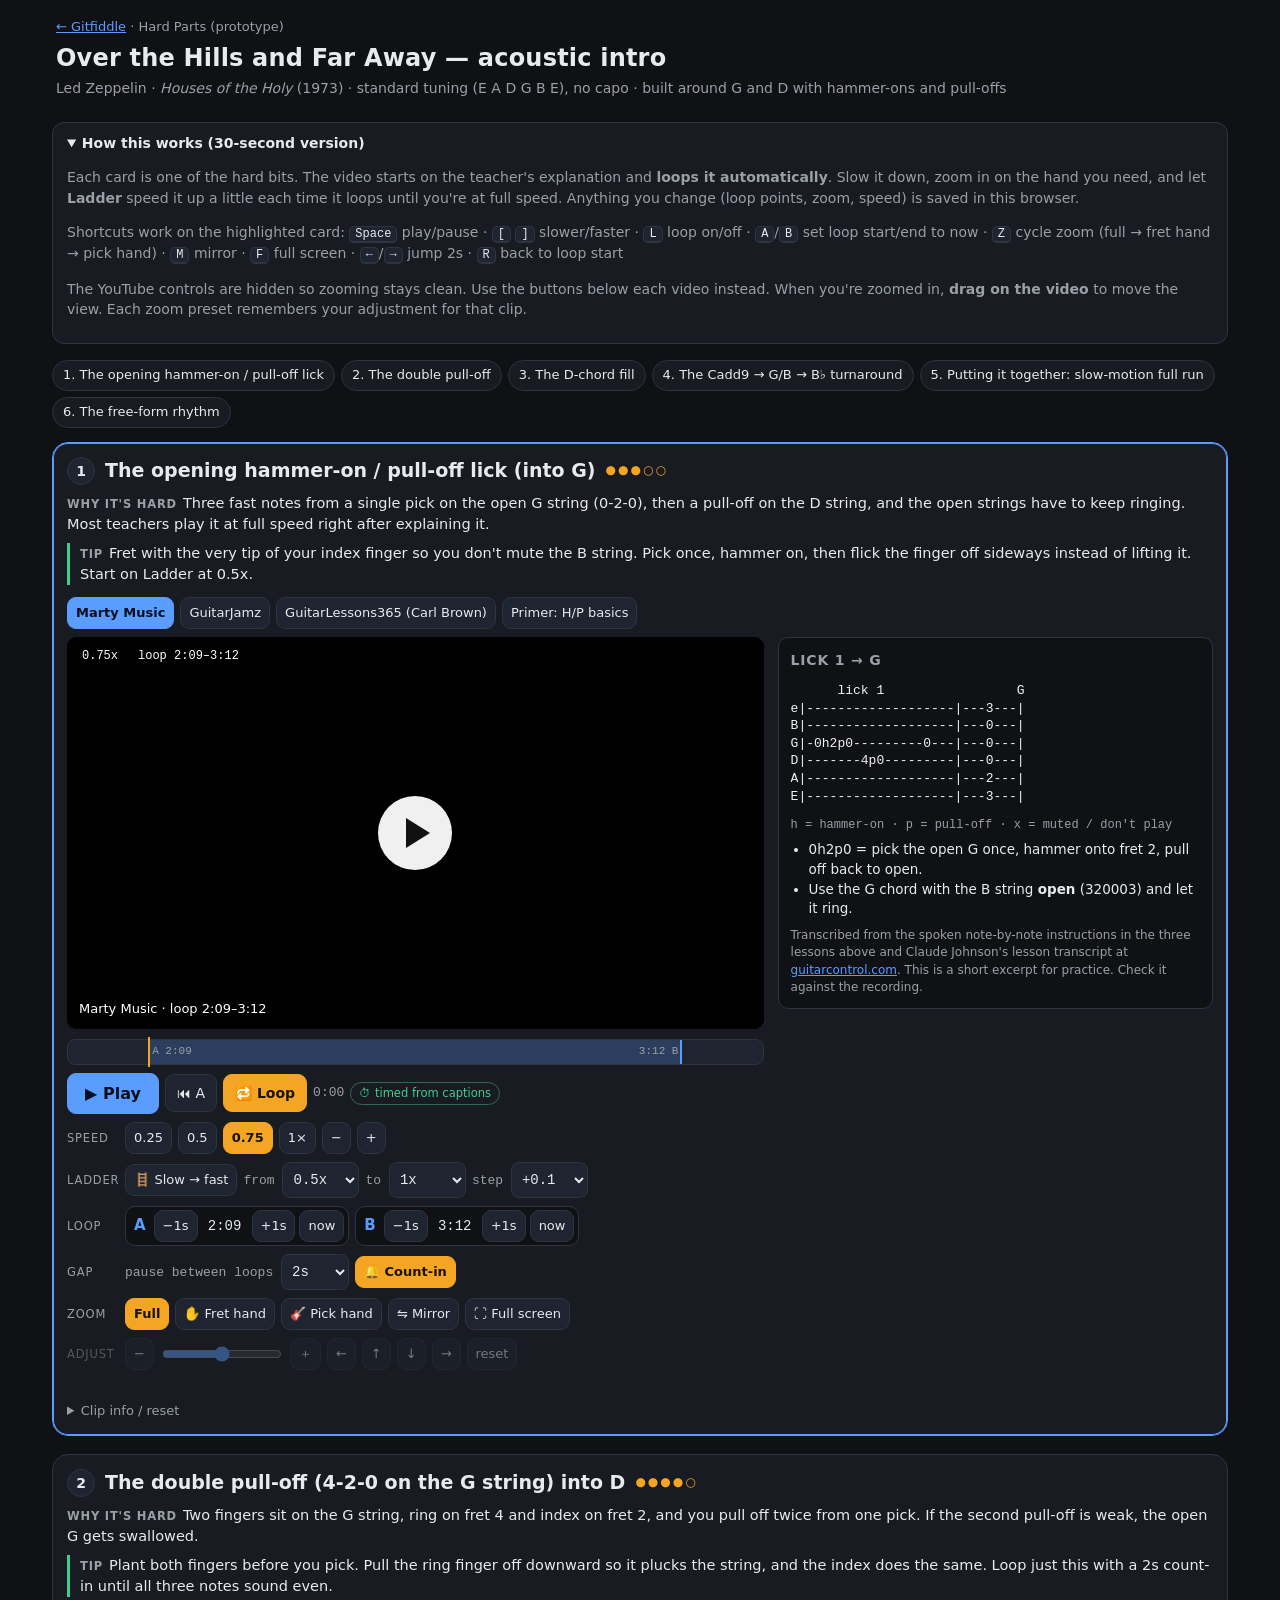
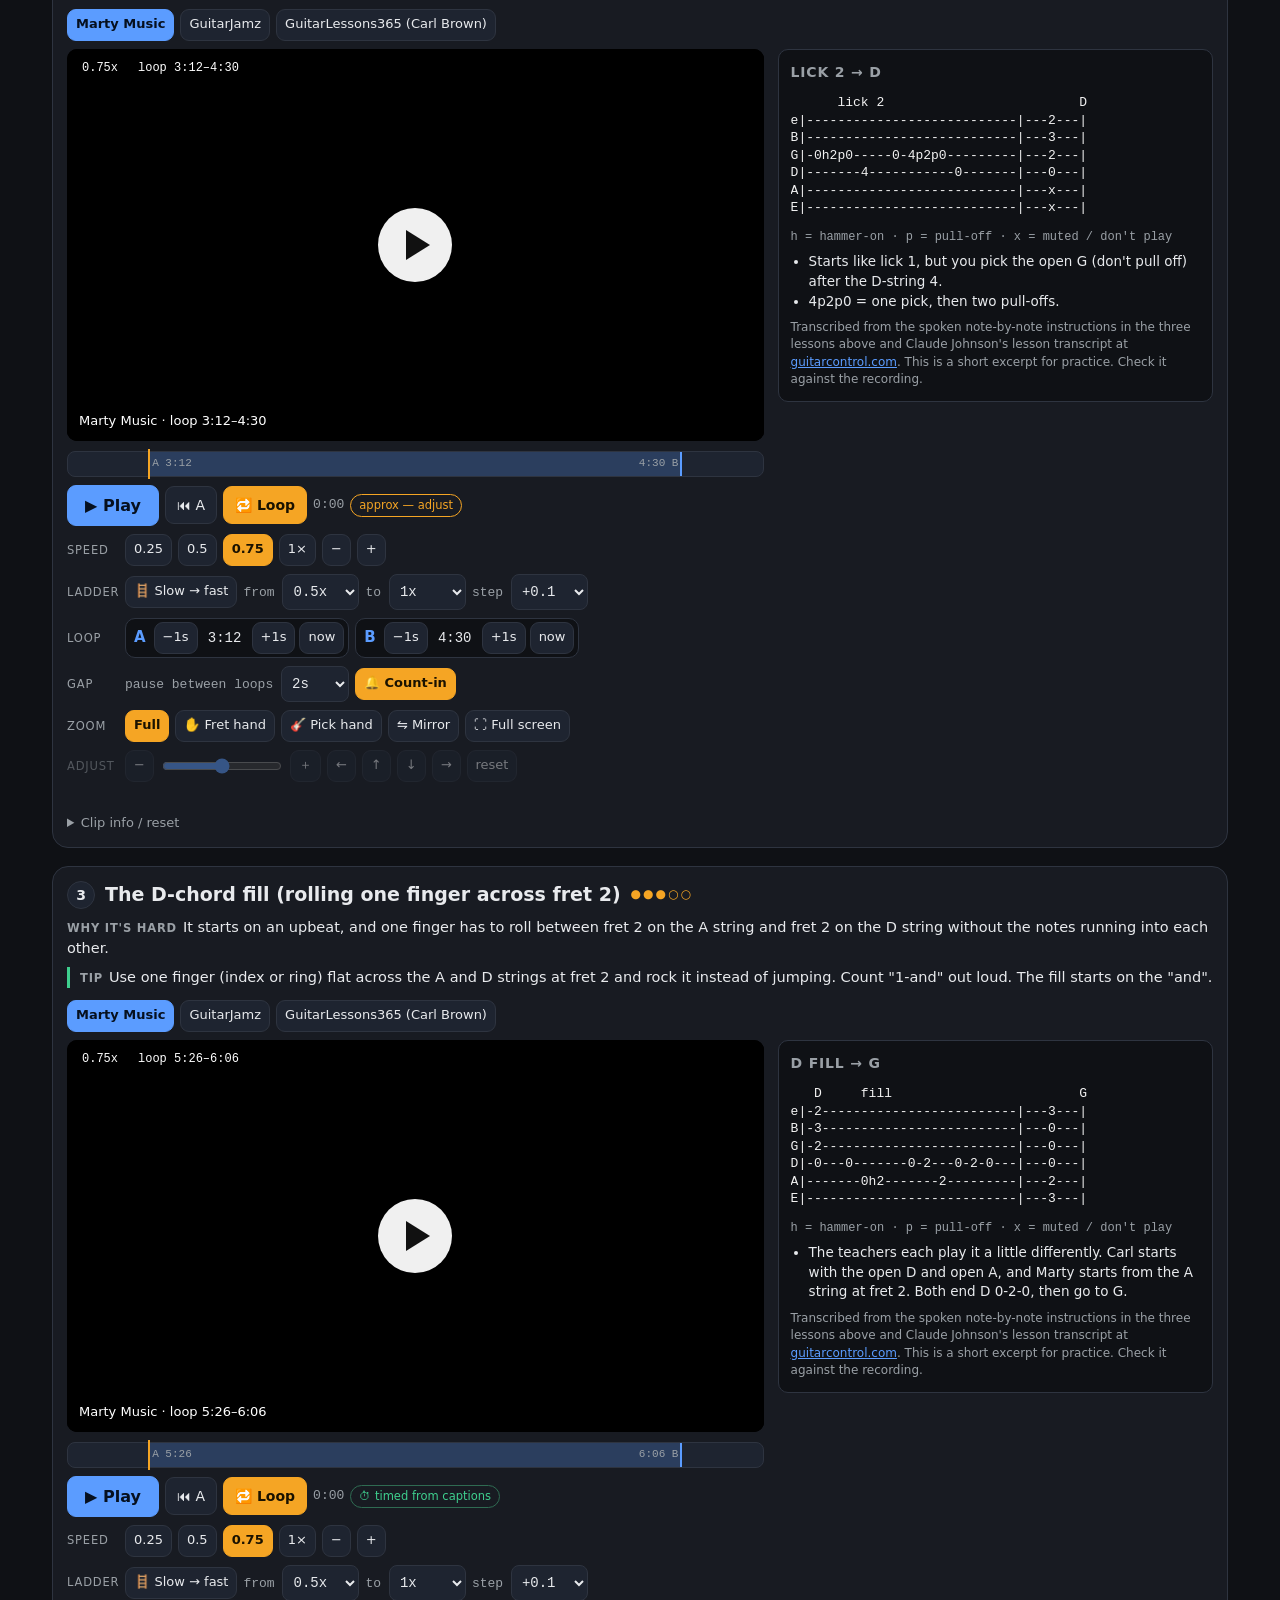
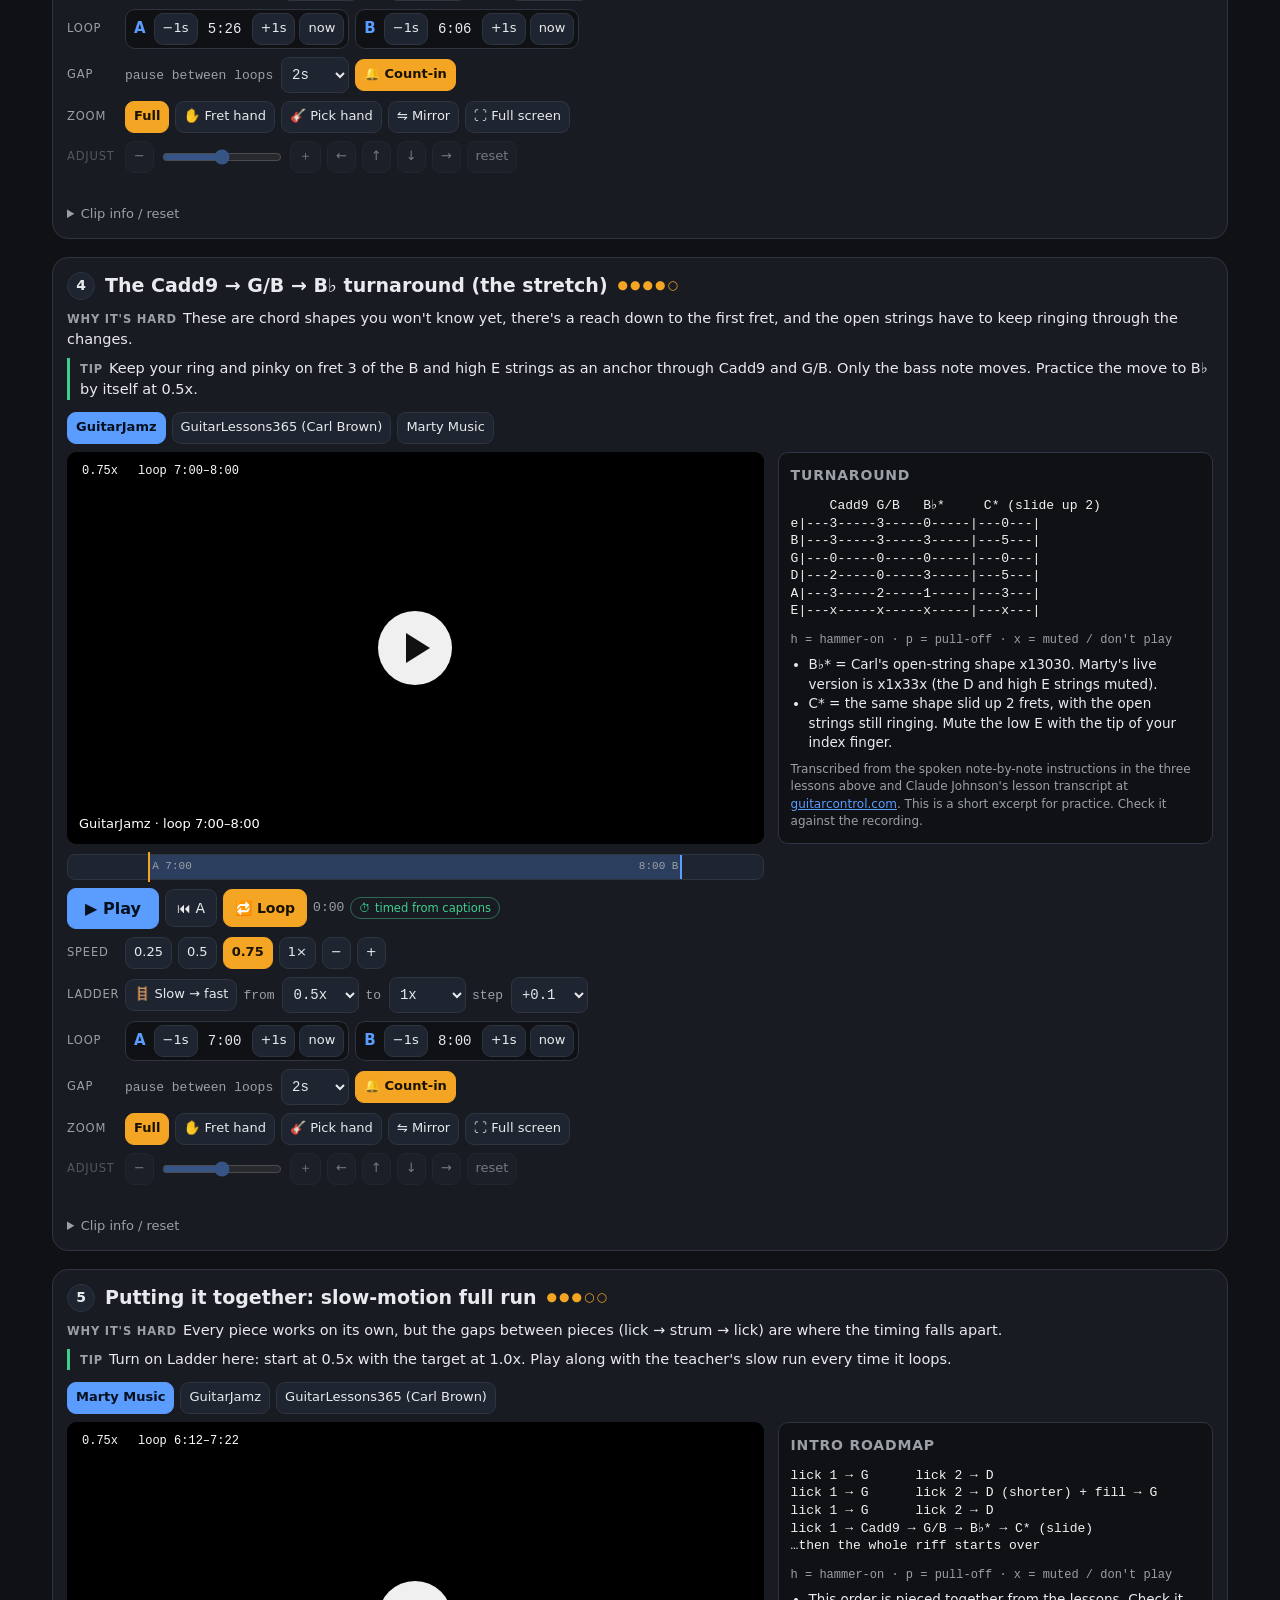
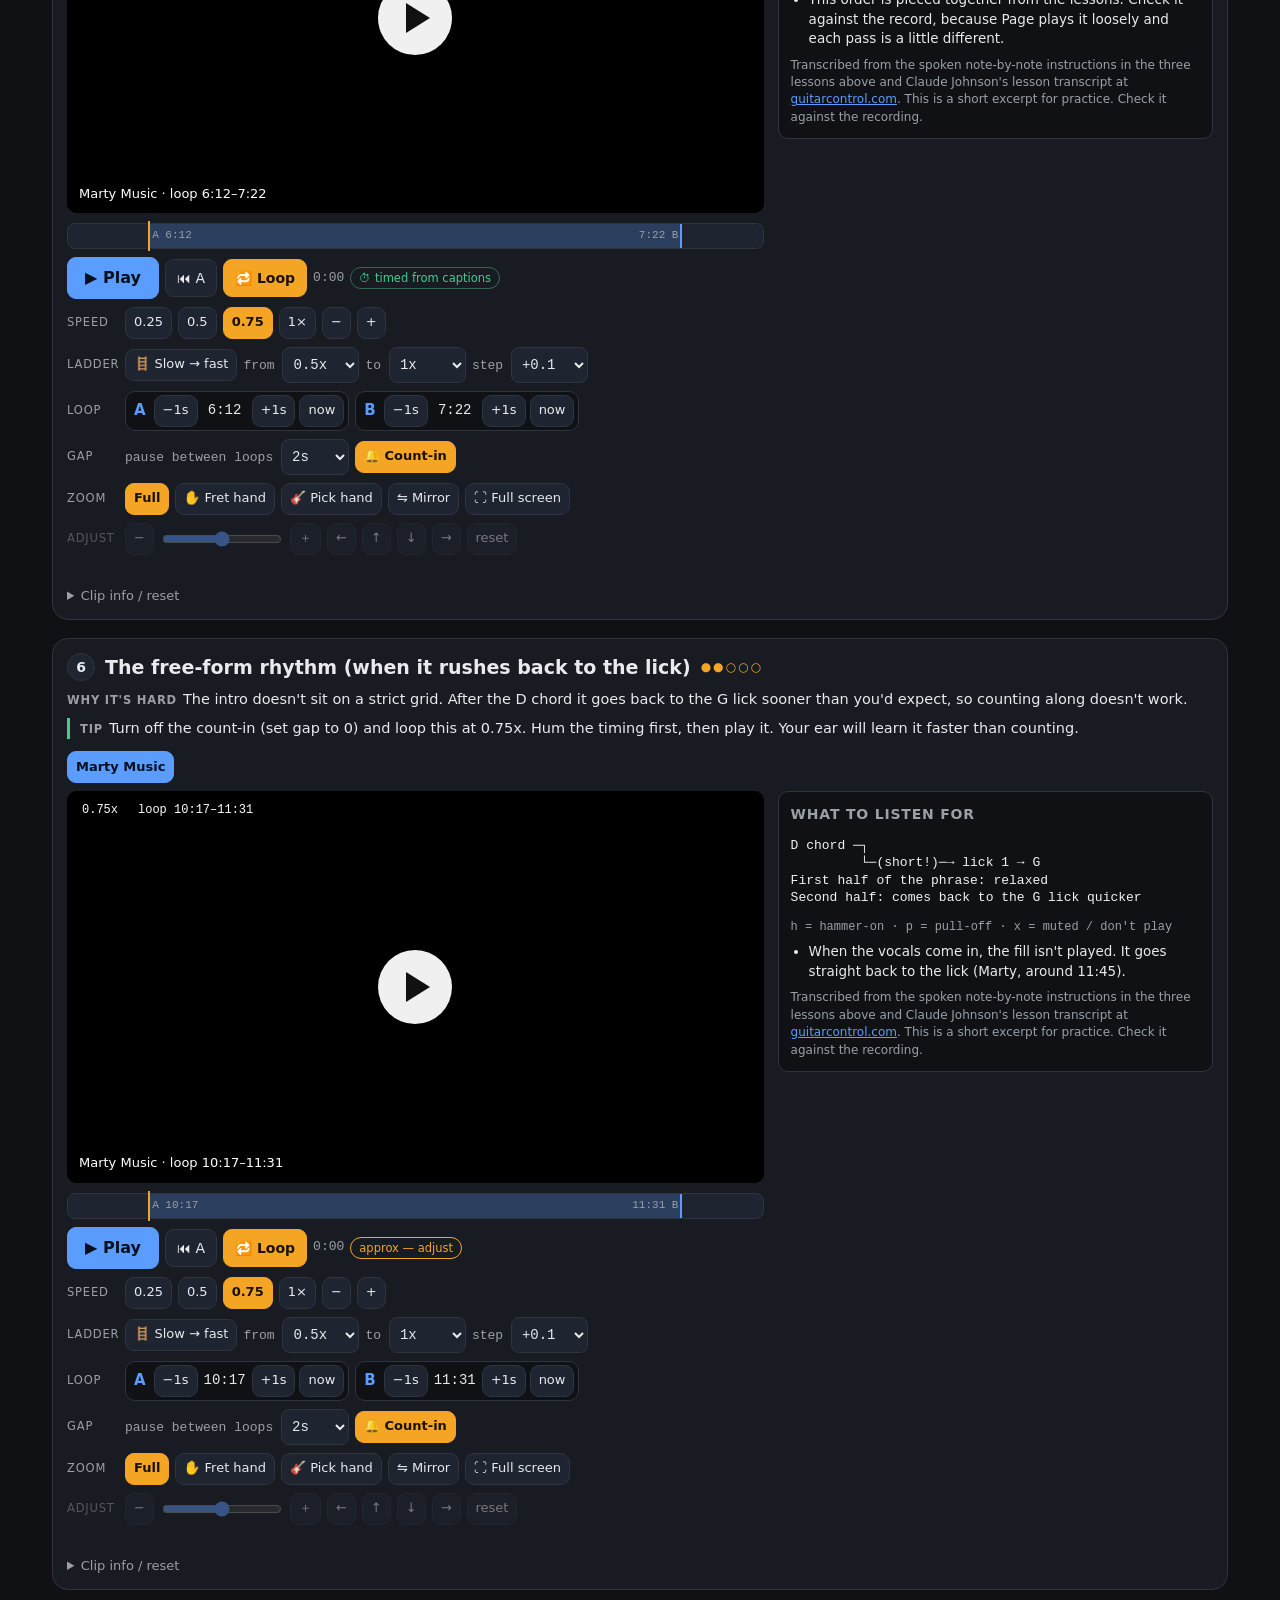
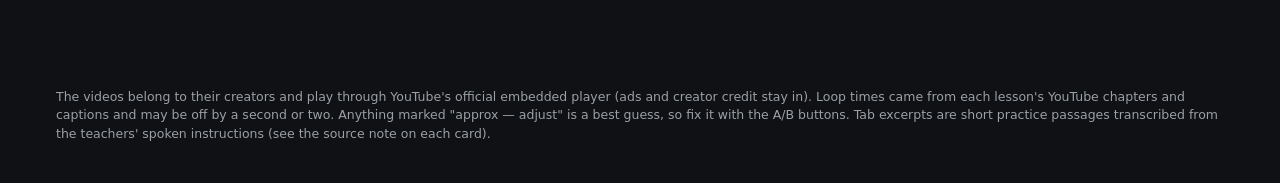
==== over-the-hills.html @ fdd403a6 "Gitfiddle v1" ====
<!DOCTYPE html>
<html lang="en">
<head>
<meta charset="utf-8">
<meta name="viewport" content="width=device-width, initial-scale=1, viewport-fit=cover">
<meta name="referrer" content="strict-origin-when-cross-origin">
<title>Over the Hills and Far Away — Hard Parts · Gitfiddle</title>
<style>
:root{
  --bg:#0f1115; --surface:#181b22; --surface2:#1e2430; --border:#2e3440;
  --text:#e8eaed; --muted:#9aa0a6; --accent:#5b9cff; --warn:#f5a524; --danger:#ff6b6b; --ok:#3ecf8e;
  --radius:12px;
  --mono: ui-monospace, SFMono-Regular, Menlo, Consolas, "Liberation Mono", monospace;
}
*{box-sizing:border-box}
html,body{margin:0;background:var(--bg);color:var(--text);font:15px/1.45 system-ui,-apple-system,"Segoe UI",Roboto,sans-serif;-webkit-text-size-adjust:100%}
a{color:var(--accent)}
header.top{padding:18px 16px 8px;max-width:1200px;margin:0 auto}
header.top .crumb{font-size:13px;color:var(--muted)}
header.top h1{margin:4px 0 2px;font-size:24px;letter-spacing:.2px}
header.top .meta{color:var(--muted);font-size:14px}
main{max-width:1200px;margin:0 auto;padding:8px 12px 80px}
.banner{border:1px solid var(--warn);background:rgba(245,165,36,.08);color:var(--text);border-radius:var(--radius);padding:10px 14px;margin:10px 0;font-size:14px}
.banner code{background:#0008;padding:1px 5px;border-radius:5px}
.howto{background:var(--surface);border:1px solid var(--border);border-radius:var(--radius);padding:10px 14px;margin:8px 0 16px;font-size:14px;color:var(--muted)}
.howto summary{cursor:pointer;color:var(--text);font-weight:600}
.howto kbd,.kbd{font-family:var(--mono);font-size:12px;background:var(--surface2);border:1px solid var(--border);border-bottom-width:2px;border-radius:5px;padding:0 5px;color:var(--text)}
.jump{display:flex;gap:6px;flex-wrap:wrap;margin:6px 0 14px}
.jump a{font-size:13px;text-decoration:none;color:var(--text);background:var(--surface);border:1px solid var(--border);padding:5px 10px;border-radius:999px}
.card{background:var(--surface);border:1px solid var(--border);border-radius:16px;padding:14px;margin:0 0 18px;scroll-margin-top:10px}
.card.active{border-color:var(--accent);box-shadow:0 0 0 1px var(--accent) inset}
.card h2{margin:0;font-size:19px;display:flex;align-items:center;gap:10px;flex-wrap:wrap}
.num{display:inline-grid;place-items:center;width:28px;height:28px;border-radius:50%;background:var(--surface2);border:1px solid var(--border);font-size:14px}
.diff{font-size:12px;color:var(--warn);letter-spacing:2px}
.why,.tip{margin:8px 0 0;font-size:14.5px}
.why b,.tip b{color:var(--muted);font-weight:600;text-transform:uppercase;font-size:11.5px;letter-spacing:.8px;margin-right:6px}
.tip{border-left:3px solid var(--ok);padding-left:10px}
.teachers{display:flex;gap:6px;flex-wrap:wrap;margin:12px 0 8px}
.teachers button{font-size:13px}
.teachers button.on{background:var(--accent);border-color:var(--accent);color:#06101f}
.grid{display:grid;grid-template-columns:minmax(0,1.6fr) minmax(0,1fr);gap:14px;align-items:start}
@media (max-width:860px){.grid{grid-template-columns:1fr}}
/* video stage */
.stageWrap:fullscreen{aspect-ratio:auto;border-radius:0}
.stageWrap{position:relative;width:100%;aspect-ratio:16/9;background:#000;border-radius:10px;overflow:hidden;touch-action:none}
.stage{position:absolute;inset:0;transition:transform .15s}
.stage.mirror{transform:scaleX(-1)}
.zoomer{position:absolute;inset:0;transform-origin:0 0;transition:transform .2s ease}
.zoomer iframe{position:absolute;inset:0;width:100%;height:100%;border:0}
.facade{position:absolute;inset:0;display:grid;place-items:center;background:#000 center/cover no-repeat;cursor:pointer}
.facade::after{content:"";position:absolute;inset:0;background:linear-gradient(transparent 40%,#000c)}
.facade .play{position:relative;z-index:1;width:74px;height:74px;border-radius:50%;background:#fffffff0;display:grid;place-items:center;box-shadow:0 6px 30px #000a}
.facade .play::before{content:"";border-left:24px solid #111;border-top:15px solid transparent;border-bottom:15px solid transparent;margin-left:6px}
.facade .cap{position:absolute;left:12px;bottom:10px;z-index:1;font-size:13px;color:#fff}
.panLayer{position:absolute;inset:0;cursor:grab;display:none;z-index:3}
.panLayer.on{display:block}
.panLayer:active{cursor:grabbing}
.overlay{position:absolute;inset:0;display:none;place-items:center;z-index:4;pointer-events:none;background:#0007}
.overlay.on{display:grid}
.overlay span{font-size:64px;font-weight:800;color:#fff;text-shadow:0 4px 20px #000}
.hud{position:absolute;left:8px;top:8px;z-index:5;display:flex;gap:6px;pointer-events:none}
.hud span{background:#000b;color:#fff;font-size:12px;padding:3px 7px;border-radius:6px;font-family:var(--mono)}
.err{position:absolute;inset:0;z-index:6;display:none;place-items:center;text-align:center;padding:20px;background:#000e;color:#fff;font-size:14px}
.err.on{display:grid}
/* progress */
.bar{position:relative;height:26px;margin:10px 0 4px;background:var(--surface2);border-radius:8px;border:1px solid var(--border);cursor:pointer;user-select:none;touch-action:none}
.bar .range{position:absolute;top:0;bottom:0;background:rgba(91,156,255,.22);border-left:2px solid var(--accent);border-right:2px solid var(--accent)}
.bar .head{position:absolute;top:-3px;bottom:-3px;width:2px;background:var(--warn)}
.bar .lab{position:absolute;top:4px;font-size:11px;color:var(--muted);font-family:var(--mono)}
/* controls */
.row{display:flex;flex-wrap:wrap;gap:6px;align-items:center;margin:8px 0}
.row .lbl{font-size:11.5px;color:var(--muted);text-transform:uppercase;letter-spacing:.8px;min-width:52px}
button,.btn{appearance:none;font:inherit;font-size:14px;color:var(--text);background:var(--surface2);border:1px solid var(--border);border-radius:9px;padding:7px 11px;min-height:38px;cursor:pointer;touch-action:manipulation}
button:hover{border-color:#4a5568}
button.on{background:var(--warn);border-color:var(--warn);color:#1a1200;font-weight:600}
button.big{font-size:16px;padding:8px 16px;min-width:92px;font-weight:600}
button.primary{background:var(--accent);border-color:var(--accent);color:#06101f}
button.sm{min-height:32px;padding:4px 8px;font-size:13px}
.time{font-family:var(--mono);font-size:13px;color:var(--muted)}
.abBox{display:inline-flex;align-items:center;gap:4px;background:var(--bg);border:1px solid var(--border);border-radius:10px;padding:3px 4px}
.abBox .v{font-family:var(--mono);font-size:14px;min-width:46px;text-align:center}
.abBox .k{font-weight:700;color:var(--accent);padding:0 4px}
select,input[type=number]{font:inherit;font-size:14px;color:var(--text);background:var(--surface2);border:1px solid var(--border);border-radius:8px;padding:6px 6px;min-height:36px}
input[type=number]{width:66px}
input[type=range]{accent-color:var(--accent);width:120px}
.badge{font-size:11.5px;padding:2px 8px;border-radius:999px;border:1px solid var(--border);color:var(--muted);font-weight:500}
.badge.cap{border-color:#2f6b52;color:var(--ok)}
.badge.approx{border-color:var(--warn);color:var(--warn)}
.status{font-size:13px;color:var(--muted);min-height:18px}
details.more{margin-top:6px}
details.more summary{cursor:pointer;font-size:13px;color:var(--muted)}
/* tab panel */
.tabPanel{background:var(--bg);border:1px solid var(--border);border-radius:10px;padding:12px}
.tabPanel h3{margin:0 0 6px;font-size:14px;color:var(--muted);text-transform:uppercase;letter-spacing:.8px}
.tabPanel pre{margin:0;font-family:var(--mono);font-size:13px;line-height:1.35;color:#f2f2f2;overflow-x:auto;white-space:pre;padding:6px 0}
.tabPanel .src{font-size:12px;color:var(--muted);margin-top:8px}
.tabPanel ul{margin:6px 0 0;padding-left:18px;font-size:13.5px}
.legend{font-size:12px;color:var(--muted);margin-top:6px;font-family:var(--mono)}
footer{max-width:1200px;margin:0 auto;padding:0 16px 40px;color:var(--muted);font-size:12.5px}
</style>
</head>
<body>
<header class="top">
  <div class="crumb"><a href="index.html">← Gitfiddle</a> · Hard Parts (prototype)</div>
  <h1>Over the Hills and Far Away — acoustic intro</h1>
  <div class="meta">Led Zeppelin · <i>Houses of the Holy</i> (1973) · standard tuning (E A D G B E), no capo · built around G and D with hammer-ons and pull-offs</div>
</header>
<main>
  <div id="fileBanner" class="banner" hidden>
    <b>Heads up:</b> YouTube often won't play embedded videos on a page opened straight from a file (<code>file://</code>), and you'll see "Error 153". Run it from a tiny local server instead:
    <code>cd gitfiddle &amp;&amp; python3 -m http.server 8000</code>, then open <code>http://localhost:8000/over-the-hills.html</code>. Hosting it online works too.
  </div>

  <details class="howto" open>
    <summary>How this works (30-second version)</summary>
    <p>Each card is one of the hard bits. The video starts on the teacher's explanation and <b>loops it automatically</b>. Slow it down, zoom in on the hand you need, and let <b>Ladder</b> speed it up a little each time it loops until you're at full speed. Anything you change (loop points, zoom, speed) is saved in this browser.</p>
    <p>Shortcuts work on the highlighted card: <kbd>Space</kbd> play/pause · <kbd>[</kbd> <kbd>]</kbd> slower/faster · <kbd>L</kbd> loop on/off · <kbd>A</kbd>/<kbd>B</kbd> set loop start/end to now · <kbd>Z</kbd> cycle zoom (full → fret hand → pick hand) · <kbd>M</kbd> mirror · <kbd>F</kbd> full screen · <kbd>←</kbd>/<kbd>→</kbd> jump 2s · <kbd>R</kbd> back to loop start</p>
    <p>The YouTube controls are hidden so zooming stays clean. Use the buttons below each video instead. When you're zoomed in, <b>drag on the video</b> to move the view. Each zoom preset remembers your adjustment for that clip.</p>
  </details>

  <nav class="jump" id="jump"></nav>
  <div id="cards"></div>
</main>
<footer>
  The videos belong to their creators and play through YouTube's official embedded player (ads and creator credit stay in). Loop times came from each lesson's YouTube chapters and captions and may be off by a second or two. Anything marked "approx — adjust" is a best guess, so fix it with the A/B buttons. Tab excerpts are short practice passages transcribed from the teachers' spoken instructions (see the source note on each card).
</footer>

<script>
"use strict";
/* ---------------- DATA ---------------- */
const VIDEOS = {
  VnU_bh0dgNU: { teacher: "Marty Music", title: "Led Zeppelin Over The Hills And Far Away Guitar Lesson + Tutorial PART 1",
    zoom: { fret:{s:2.2,x:0.82,y:0.28}, pick:{s:2.2,x:0.13,y:0.45} } },
  I13VEEkqeLI: { teacher: "GuitarJamz", title: "Led Zeppelin - Over the Hills and Far Away - Acoustic Guitar lesson - How to Play",
    zoom: { fret:{s:2.2,x:0.84,y:0.42}, pick:{s:2.2,x:0.15,y:0.50} } },
  WbkcYKKIh90: { teacher: "GuitarLessons365 (Carl Brown)", title: "Over The Hills And Far Away Guitar Lesson - Led Zeppelin - Famous Riffs",
    zoom: { fret:{s:1.9,x:0.78,y:0.76}, pick:{s:2.0,x:0.20,y:0.22} } }
};
// timing: "captions" = start/end taken from the lesson's YouTube captions/chapters (±2s). "approx" = best guess, adjust.
const PARTS = [
 { id:"lick1", name:"The opening hammer-on / pull-off lick (into G)", diff:3,
   why:"Three fast notes from a single pick on the open G string (0-2-0), then a pull-off on the D string, and the open strings have to keep ringing. Most teachers play it at full speed right after explaining it.",
   tip:"Fret with the very tip of your index finger so you don't mute the B string. Pick once, hammer on, then flick the finger off sideways instead of lifting it. Start on Ladder at 0.5x.",
   clips:[
     {v:"VnU_bh0dgNU", a:129, b:192, t:"captions", note:"Marty explains it note by note (2:09–3:12)"},
     {v:"I13VEEkqeLI", a:119, b:206, t:"captions", note:"Breaks it into hammer-on + pull-off + open G (1:59–3:26)"},
     {v:"WbkcYKKIh90", a:65,  b:123, t:"captions", note:"Carl's version: 'first legato lick' then the G voicing (1:05–2:03)"},
     {v:"I13VEEkqeLI", a:60,  b:119, t:"captions", note:"Primer: what hammer-ons and pull-offs are (1:00–1:59)", label:"Primer: H/P basics"}
   ],
   tabTitle:"Lick 1 → G",
   tab:
"      lick 1                 G\n"+
"e|-------------------|---3---|\n"+
"B|-------------------|---0---|\n"+
"G|-0h2p0---------0---|---0---|\n"+
"D|-------4p0---------|---0---|\n"+
"A|-------------------|---2---|\n"+
"E|-------------------|---3---|",
   notes:["0h2p0 = pick the open G once, hammer onto fret 2, pull off back to open.","Use the G chord with the B string <b>open</b> (320003) and let it ring."]
 },
 { id:"lick2", name:"The double pull-off (4-2-0 on the G string) into D", diff:4,
   why:"Two fingers sit on the G string, ring on fret 4 and index on fret 2, and you pull off twice from one pick. If the second pull-off is weak, the open G gets swallowed.",
   tip:"Plant both fingers before you pick. Pull the ring finger off downward so it plucks the string, and the index does the same. Loop just this with a 2s count-in until all three notes sound even.",
   clips:[
     {v:"VnU_bh0dgNU", a:192, b:270, t:"approx", note:"Marty, 3:12 to about 4:30 (end is a guess)"},
     {v:"I13VEEkqeLI", a:206, b:292, t:"captions", note:"Explained, then played really slow (3:26–4:52)"},
     {v:"WbkcYKKIh90", a:123, b:185, t:"captions", note:"Carl: 'second legato pattern' into D (2:03–3:05)"}
   ],
   tabTitle:"Lick 2 → D",
   tab:
"      lick 2                         D\n"+
"e|---------------------------|---2---|\n"+
"B|---------------------------|---3---|\n"+
"G|-0h2p0-----0-4p2p0---------|---2---|\n"+
"D|-------4-----------0-------|---0---|\n"+
"A|---------------------------|---x---|\n"+
"E|---------------------------|---x---|",
   notes:["Starts like lick 1, but you pick the open G (don't pull off) after the D-string 4.","4p2p0 = one pick, then two pull-offs."]
 },
 { id:"fill", name:"The D-chord fill (rolling one finger across fret 2)", diff:3,
   why:"It starts on an upbeat, and one finger has to roll between fret 2 on the A string and fret 2 on the D string without the notes running into each other.",
   tip:"Use one finger (index or ring) flat across the A and D strings at fret 2 and rock it instead of jumping. Count \"1-and\" out loud. The fill starts on the \"and\".",
   clips:[
     {v:"VnU_bh0dgNU", a:326, b:366, t:"captions", note:"Marty: 'second fret of the A, open D, second fret of the D…' (5:26–6:06)"},
     {v:"I13VEEkqeLI", a:329, b:377, t:"captions", note:"'Roll your finger over to the 2nd fret of the A' + real slow (5:29–6:17)"},
     {v:"WbkcYKKIh90", a:197, b:245, t:"captions", note:"Carl: the fill and the upbeat timing (3:17–4:05)"}
   ],
   tabTitle:"D fill → G",
   tab:
"   D     fill                        G\n"+
"e|-2-------------------------|---3---|\n"+
"B|-3-------------------------|---0---|\n"+
"G|-2-------------------------|---0---|\n"+
"D|-0---0-------0-2---0-2-0---|---0---|\n"+
"A|-------0h2-------2---------|---2---|\n"+
"E|---------------------------|---3---|",
   notes:["The teachers each play it a little differently. Carl starts with the open D and open A, and Marty starts from the A string at fret 2. Both end D 0-2-0, then go to G."]
 },
 { id:"turn", name:"The Cadd9 → G/B → B♭ turnaround (the stretch)", diff:4,
   why:"These are chord shapes you won't know yet, there's a reach down to the first fret, and the open strings have to keep ringing through the changes.",
   tip:"Keep your ring and pinky on fret 3 of the B and high E strings as an anchor through Cadd9 and G/B. Only the bass note moves. Practice the move to B♭ by itself at 0.5x.",
   clips:[
     {v:"I13VEEkqeLI", a:420, b:480, t:"captions", note:"Cadd9 → G/B → stretch to fret 1 (7:00–8:00)"},
     {v:"WbkcYKKIh90", a:280, b:345, t:"captions", note:"Carl: C, then fret 2, then the B♭ shape with open strings (4:40–5:45)"},
     {v:"VnU_bh0dgNU", a:442, b:545, t:"approx", note:"Marty's 'funky B-flat' live voicing (7:22 to about 9:05)"}
   ],
   tabTitle:"Turnaround",
   tab:
"     Cadd9 G/B   B♭*     C* (slide up 2)\n"+
"e|---3-----3-----0-----|---0---|\n"+
"B|---3-----3-----3-----|---5---|\n"+
"G|---0-----0-----0-----|---0---|\n"+
"D|---2-----0-----3-----|---5---|\n"+
"A|---3-----2-----1-----|---3---|\n"+
"E|---x-----x-----x-----|---x---|",
   notes:["B♭* = Carl's open-string shape x13030. Marty's live version is x1x33x (the D and high E strings muted).","C* = the same shape slid up 2 frets, with the open strings still ringing. Mute the low E with the tip of your index finger."]
 },
 { id:"together", name:"Putting it together: slow-motion full run", diff:3,
   why:"Every piece works on its own, but the gaps between pieces (lick → strum → lick) are where the timing falls apart.",
   tip:"Turn on Ladder here: start at 0.5x with the target at 1.0x. Play along with the teacher's slow run every time it loops.",
   clips:[
     {v:"VnU_bh0dgNU", a:372, b:442, t:"captions", note:"Marty: from the top at full speed, then really slow (6:12–7:22, chapter)"},
     {v:"I13VEEkqeLI", a:273, b:329, t:"captions", note:"Slow, even slower, then regular speed (4:33–5:29)"},
     {v:"WbkcYKKIh90", a:379, b:429, t:"captions", note:"Carl plays the whole intro very slowly (6:19–7:09)"}
   ],
   tabTitle:"Intro roadmap",
   tab:
"lick 1 → G      lick 2 → D\n"+
"lick 1 → G      lick 2 → D (shorter) + fill → G\n"+
"lick 1 → G      lick 2 → D\n"+
"lick 1 → Cadd9 → G/B → B♭* → C* (slide)\n"+
"…then the whole riff starts over",
   notes:["This order is pieced together from the lessons. Check it against the record, because Page plays it loosely and each pass is a little different."]
 },
 { id:"rhythm", name:"The free-form rhythm (when it rushes back to the lick)", diff:2,
   why:"The intro doesn't sit on a strict grid. After the D chord it goes back to the G lick sooner than you'd expect, so counting along doesn't work.",
   tip:"Turn off the count-in (set gap to 0) and loop this at 0.75x. Hum the timing first, then play it. Your ear will learn it faster than counting.",
   clips:[
     {v:"VnU_bh0dgNU", a:617, b:691, t:"approx", note:"Marty explains the loose timing (about 10:17–11:31)"}
   ],
   tabTitle:"What to listen for",
   tab:
"D chord ─┐\n"+
"         └─(short!)─→ lick 1 → G\n"+
"First half of the phrase: relaxed\n"+
"Second half: comes back to the G lick quicker",
   notes:["When the vocals come in, the fill isn't played. It goes straight back to the lick (Marty, around 11:45)."]
 }
];
const TAB_SOURCE = 'Transcribed from the spoken note-by-note instructions in the three lessons above and Claude Johnson\'s lesson transcript at <a href="https://guitarcontrol.com/led-zeppelin-acoustic-guitar-lesson/" target="_blank" rel="noopener">guitarcontrol.com</a>. This is a short excerpt for practice. Check it against the recording.';

/* ---------------- UTIL ---------------- */
const $ = (s, r=document) => r.querySelector(s);
const el = (tag, attrs={}, html) => { const e=document.createElement(tag); for (const k in attrs){ if(k==="class") e.className=attrs[k]; else if(k.startsWith("on")) e.addEventListener(k.slice(2), attrs[k]); else e.setAttribute(k, attrs[k]); } if(html!=null) e.innerHTML=html; return e; };
const fmt = s => { s=Math.max(0,s||0); const m=Math.floor(s/60), r=s-m*60; return m+":"+(r<10?"0":"")+r.toFixed(r%1?1:0).replace(/\.0$/,""); };
const clamp = (v,a,b) => Math.min(b,Math.max(a,v));
const r2 = v => Math.round(v*100)/100;
const LS_PREFIX = "gitfiddle.oth.v1.";
const load = k => { try { return JSON.parse(localStorage.getItem(LS_PREFIX+k)); } catch(e){ return null; } };
const save = (k,v) => { try { localStorage.setItem(LS_PREFIX+k, JSON.stringify(v)); } catch(e){} };

let audioCtx = null;
function beep(freq=880, dur=0.07){
  try{
    audioCtx = audioCtx || new (window.AudioContext||window.webkitAudioContext)();
    const o=audioCtx.createOscillator(), g=audioCtx.createGain();
    o.frequency.value=freq; o.type="square"; g.gain.value=0.06;
    o.connect(g); g.connect(audioCtx.destination);
    const t=audioCtx.currentTime; g.gain.setValueAtTime(0.06,t); g.gain.exponentialRampToValueAtTime(0.0001,t+dur);
    o.start(t); o.stop(t+dur+0.02);
  }catch(e){}
}

/* ---------------- YT API ---------------- */
let ytResolve; const ytReady = new Promise(r => ytResolve = r);
window.onYouTubeIframeAPIReady = () => ytResolve();
if (location.protocol === "file:") $("#fileBanner").hidden = false;

/* ---------------- CARD ---------------- */
const cards = [];
let activeCard = null;
function setActive(c){ if(activeCard===c) return; if(activeCard) activeCard.root.classList.remove("active"); activeCard=c; c.root.classList.add("active"); }

class Card {
  constructor(part, idx){
    this.part = part; this.idx = idx; this.clipIdx = 0; this.player = null; this.ready = false;
    this.inGap = false; this.loops = 0; this.gapTimer = null;
    const savedClip = load("clipSel."+part.id); if (savedClip!=null && part.clips[savedClip]) this.clipIdx = savedClip;
    this.build();
    this.selectClip(this.clipIdx, false);
  }
  key(){ const c=this.part.clips[this.clipIdx]; return this.part.id+"."+this.clipIdx+"."+c.v; }
  defaults(){
    const c=this.part.clips[this.clipIdx], z=VIDEOS[c.v].zoom;
    return { a:c.a, b:c.b, rate:0.75, loop:true, gap:2, beep:true, mirror:false,
      ladder:{on:false, start:0.5, target:1, step:0.1},
      zoom:{ mode:"full", fret:{...z.fret}, pick:{...z.pick} } };
  }
  loadState(){
    const d=this.defaults(), s=load(this.key());
    this.s = s ? {...d, ...s, ladder:{...d.ladder, ...(s.ladder||{})}, zoom:{...d.zoom, ...(s.zoom||{}), fret:{...d.zoom.fret, ...((s.zoom||{}).fret||{})}, pick:{...d.zoom.pick, ...((s.zoom||{}).pick||{})}}} : d;
  }
  persist(){ save(this.key(), this.s); }

  build(){
    const p=this.part;
    const r = this.root = el("section", {class:"card", id:"part-"+p.id});
    r.innerHTML = `
      <h2><span class="num">${this.idx+1}</span>${p.name} <span class="diff" title="difficulty">${"●".repeat(p.diff)}${"○".repeat(5-p.diff)}</span></h2>
      <p class="why"><b>Why it's hard</b>${p.why}</p>
      <p class="tip"><b>Tip</b>${p.tip}</p>
      <div class="teachers"></div>
      <div class="grid">
        <div class="vidCol">
          <div class="stageWrap">
            <div class="stage"><div class="zoomer"><div class="facade"><div class="play"></div><div class="cap"></div></div></div></div>
            <div class="panLayer" title="Drag to move the view · tap to play/pause"></div>
            <div class="overlay"><span></span></div>
            <div class="hud"><span class="hRate">0.75x</span><span class="hLoop">loop</span></div>
            <div class="err"><div><div class="errMsg"></div><p><a class="ytLink" target="_blank" rel="noopener">Open on YouTube at this spot ↗</a></p></div></div>
          </div>
          <div class="bar"><div class="range"></div><div class="head"></div><span class="lab lA"></span><span class="lab lB"></span></div>
          <div class="row">
            <button class="big primary bPlay">▶ Play</button>
            <button class="bRestart" title="Back to loop start (R)">⏮ A</button>
            <button class="bLoop" title="Loop on/off (L)">🔁 Loop</button>
            <span class="time tNow">0:00</span>
            <span class="badge tBadge"></span>
          </div>
          <div class="row"><span class="lbl">Speed</span>
            <button class="sm sp" data-r="0.25">0.25</button><button class="sm sp" data-r="0.5">0.5</button><button class="sm sp" data-r="0.75">0.75</button><button class="sm sp" data-r="1">1×</button>
            <button class="sm bSlower" title="Slower ([)">−</button><button class="sm bFaster" title="Faster (])">+</button>
          </div>
          <div class="row"><span class="lbl">Ladder</span>
            <button class="sm bLadder" title="Speeds up by the step each loop until it hits the target">🪜 Slow → fast</button>
            <label class="time">from <select class="lStart"></select></label>
            <label class="time">to <select class="lTarget"></select></label>
            <label class="time">step <select class="lStep"><option value="0.05">+0.05</option><option value="0.1">+0.1</option><option value="0.25">+0.25</option></select></label>
          </div>
          <div class="row"><span class="lbl">Loop</span>
            <span class="abBox"><span class="k">A</span><button class="sm" data-ab="a" data-d="-1">−1s</button><span class="v vA"></span><button class="sm" data-ab="a" data-d="1">+1s</button><button class="sm" data-set="a" title="Set A to now (A)">now</button></span>
            <span class="abBox"><span class="k">B</span><button class="sm" data-ab="b" data-d="-1">−1s</button><span class="v vB"></span><button class="sm" data-ab="b" data-d="1">+1s</button><button class="sm" data-set="b" title="Set B to now (B)">now</button></span>
          </div>
          <div class="row"><span class="lbl">Gap</span>
            <label class="time">pause between loops <select class="gap"><option value="0">none</option><option value="1">1s</option><option value="2">2s</option><option value="3">3s</option><option value="4">4s</option></select></label>
            <button class="sm bBeep" title="Count-in clicks during the gap">🔔 Count-in</button>
          </div>
          <div class="row"><span class="lbl">Zoom</span>
            <button class="sm zm" data-z="full">Full</button><button class="sm zm" data-z="fret">✋ Fret hand</button><button class="sm zm" data-z="pick">🎸 Pick hand</button>
            <button class="sm bMirror" title="Mirror (M), like watching yourself in a mirror">⇋ Mirror</button>
            <button class="sm bFs" title="Fullscreen (F), keeps zoom and loop">⛶ Full screen</button>
          </div>
          <div class="row zoomTune"><span class="lbl">Adjust</span>
            <button class="sm" data-zs="-0.2">−</button><input type="range" class="zRange" min="1" max="4" step="0.05"><button class="sm" data-zs="0.2">＋</button>
            <button class="sm" data-pan="-1,0">←</button><button class="sm" data-pan="0,-1">↑</button><button class="sm" data-pan="0,1">↓</button><button class="sm" data-pan="1,0">→</button>
            <button class="sm bZReset" title="Reset this preset">reset</button>
          </div>
          <div class="status"></div>
          <details class="more"><summary>Clip info / reset</summary>
            <p class="time cInfo"></p>
            <button class="sm bResetAll">Reset this clip to the default loop</button>
          </details>
        </div>
        <aside class="tabPanel">
          <h3>${p.tabTitle}</h3>
          <pre>${p.tab}</pre>
          <div class="legend">h = hammer-on · p = pull-off · x = muted / don't play</div>
          <ul>${p.notes.map(n=>"<li>"+n+"</li>").join("")}</ul>
          <div class="src">${TAB_SOURCE}</div>
        </aside>
      </div>`;
    const q = s => $(s, r);
    this.q = q;
    // teacher tabs
    const tWrap = q(".teachers");
    p.clips.forEach((c,i) => {
      const b = el("button", {class:"sm", onclick:()=>{ this.selectClip(i, true); }}, (c.label || VIDEOS[c.v].teacher));
      tWrap.appendChild(b);
    });
    // ladder selects
    const rates=[0.25,0.3,0.4,0.5,0.6,0.7,0.75,0.8,0.9,1,1.25,1.5];
    for (const sel of [q(".lStart"), q(".lTarget")]) rates.forEach(v => sel.appendChild(el("option",{value:v}, v+"x")));
    // events
    r.addEventListener("pointerdown", ()=>setActive(this));
    r.addEventListener("focusin", ()=>setActive(this));
    q(".facade").addEventListener("click", ()=>{ this.wantPlay=true; this.createPlayer(); });
    q(".bPlay").onclick = ()=> this.togglePlay();
    q(".bRestart").onclick = ()=> this.toA(true);
    q(".bLoop").onclick = ()=> { this.s.loop=!this.s.loop; this.persist(); this.refresh(); };
    r.querySelectorAll(".sp").forEach(b => b.onclick = ()=> { this.stopLadder(); this.setRate(+b.dataset.r); });
    q(".bSlower").onclick = ()=> this.stepRate(-1);
    q(".bFaster").onclick = ()=> this.stepRate(1);
    q(".bLadder").onclick = ()=> this.toggleLadder();
    q(".lStart").onchange = e => { this.s.ladder.start=+e.target.value; this.persist(); };
    q(".lTarget").onchange = e => { this.s.ladder.target=+e.target.value; this.persist(); };
    q(".lStep").onchange = e => { this.s.ladder.step=+e.target.value; this.persist(); };
    r.querySelectorAll("[data-ab]").forEach(b => b.onclick = ()=> this.nudgeAB(b.dataset.ab, +b.dataset.d));
    r.querySelectorAll("[data-set]").forEach(b => b.onclick = ()=> this.setABNow(b.dataset.set));
    q(".gap").onchange = e => { this.s.gap=+e.target.value; this.persist(); };
    q(".bBeep").onclick = ()=> { this.s.beep=!this.s.beep; this.persist(); this.refresh(); };
    r.querySelectorAll(".zm").forEach(b => b.onclick = ()=> { this.s.zoom.mode=b.dataset.z; this.persist(); this.applyZoom(); this.refresh(); });
    q(".bMirror").onclick = ()=> { this.s.mirror=!this.s.mirror; this.persist(); this.applyZoom(); this.refresh(); };
    r.querySelectorAll("[data-zs]").forEach(b => b.onclick = ()=> this.adjustZoom(+b.dataset.zs, 0, 0));
    q(".zRange").oninput = e => { const z=this.curPreset(); if(!z) return; z.s=+e.target.value; this.persist(); this.applyZoom(); };
    r.querySelectorAll("[data-pan]").forEach(b => b.onclick = ()=> { const [dx,dy]=b.dataset.pan.split(",").map(Number); this.adjustZoom(0, dx*0.03, dy*0.03); });
    q(".bZReset").onclick = ()=> { const m=this.s.zoom.mode; if(m==="full") return; this.s.zoom[m] = {...VIDEOS[this.part.clips[this.clipIdx].v].zoom[m]}; this.persist(); this.applyZoom(); this.refresh(); };
    q(".bResetAll").onclick = ()=> { localStorage.removeItem(LS_PREFIX+this.key()); this.loadState(); this.applyZoom(); this.refresh(); if(this.ready){ this.player.setPlaybackRate(this.s.rate); this.toA(false);} };
    const fsOk = !!(document.fullscreenEnabled || document.webkitFullscreenEnabled);
    if (!fsOk) q(".bFs").style.display="none";
    q(".bFs").onclick = ()=> this.toggleFs();
    this.setupBar();
    this.setupPan();
  }

  toggleFs(){
    const w=this.q(".stageWrap");
    const cur=document.fullscreenElement||document.webkitFullscreenElement;
    if (cur) (document.exitFullscreen||document.webkitExitFullscreen).call(document);
    else (w.requestFullscreen||w.webkitRequestFullscreen).call(w);
  }
  selectClip(i, userAction){
    this.clipIdx = i; save("clipSel."+this.part.id, i);
    this.destroyPlayer();
    this.loadState(); this.loops=0;
    const c=this.part.clips[i], v=VIDEOS[c.v];
    this.root.querySelectorAll(".teachers button").forEach((b,j)=>b.classList.toggle("on", j===i));
    const fac = this.q(".facade");
    fac.style.backgroundImage = `url(https://i.ytimg.com/vi/${c.v}/hqdefault.jpg)`;
    this.q(".cap").textContent = `${v.teacher} · loop ${fmt(this.s.a)}–${fmt(this.s.b)}`;
    this.q(".cInfo").innerHTML = `<b>${v.title}</b> by ${v.teacher}<br>${c.note}<br>Default loop ${fmt(c.a)}–${fmt(c.b)} · ${c.t==="captions"?"timed from the lesson's YouTube captions/chapters (±2s)":"approximate, so adjust it with the A/B buttons"}<br><a href="https://www.youtube.com/watch?v=${c.v}&t=${c.a}s" target="_blank" rel="noopener">Open on YouTube ↗</a>`;
    const badge=this.q(".tBadge"); badge.className="badge tBadge "+(c.t==="captions"?"cap":"approx"); badge.textContent = c.t==="captions" ? "⏱ timed from captions" : "approx — adjust";
    this.applyZoom(); this.refresh();
    if (userAction) { this.wantPlay=true; this.createPlayer(); }
  }

  destroyPlayer(){
    clearTimeout(this.gapTimer); this.inGap=false; this.q(".overlay").classList.remove("on");
    if (this.player){ try{ this.player.destroy(); }catch(e){} this.player=null; }
    this.ready=false;
    const z=this.q(".zoomer"); z.querySelectorAll("iframe,.ytHost").forEach(n=>n.remove());
    this.q(".facade").style.display=""; this.q(".err").classList.remove("on");
  }

  async createPlayer(){
    if (this.player) return;
    setActive(this);
    this.q(".facade").style.display="none";
    this.status("Loading video…");
    await ytReady;
    const c=this.part.clips[this.clipIdx];
    // Build the iframe ourselves so the referrer policy is set (YouTube needs a referrer or it shows error 153).
    const ifr = document.createElement("iframe");
    const origin = location.protocol.startsWith("http") ? "&origin="+encodeURIComponent(location.origin) : "";
    ifr.src = `https://www.youtube.com/embed/${c.v}?enablejsapi=1&playsinline=1&controls=0&disablekb=1&fs=0&rel=0&modestbranding=1&iv_load_policy=3&start=${Math.floor(this.s.a)}${origin}`;
    ifr.setAttribute("allow","autoplay; encrypted-media; picture-in-picture; fullscreen");
    ifr.setAttribute("referrerpolicy","strict-origin-when-cross-origin");
    ifr.setAttribute("title", VIDEOS[c.v].title);
    this.q(".zoomer").appendChild(ifr);
    this.player = new YT.Player(ifr, { events:{
      onReady: ()=>{ this.ready=true; this.player.setPlaybackRate(this.s.rate); this.player.seekTo(this.s.a,true);
                     if (this.wantPlay){ this.pauseOthers(); this.player.playVideo(); } this.status(""); this.refresh(); },
      onStateChange: e => { if (e.data===YT.PlayerState.PLAYING){ this.pauseOthers(); } this.refresh(); },
      onPlaybackRateChange: e => { this.refresh(); },
      onError: e => { const m={2:"Invalid video id.",5:"This video can't play in the HTML5 player.",100:"The video was removed or made private.",101:"The owner doesn't allow embedding.",150:"The owner doesn't allow embedding.",153:"YouTube rejected the embed because the page has no referrer. Open this page from http://localhost or a website instead of file://."}[e.data] || ("Player error "+e.data);
                      this.q(".errMsg").textContent=m; this.q(".ytLink").href=`https://www.youtube.com/watch?v=${c.v}&t=${Math.floor(this.s.a)}s`; this.q(".err").classList.add("on"); }
    }});
  }
  pauseOthers(){ for (const c of cards) if (c!==this && c.ready && c.player.getPlayerState && c.player.getPlayerState()===1){ c.player.pauseVideo(); } }
  status(t){ this.q(".status").textContent=t; }
  now(){ return (this.ready && this.player.getCurrentTime) ? this.player.getCurrentTime() : this.s.a; }
  playing(){ return this.ready && this.player.getPlayerState && this.player.getPlayerState()===1; }

  togglePlay(){
    setActive(this);
    if (!this.player){ this.wantPlay=true; this.createPlayer(); return; }
    if (!this.ready) return;
    if (this.inGap){ this.cancelGap(); return; }
    if (this.playing()) this.player.pauseVideo();
    else { const t=this.now(); if (this.s.loop && (t<this.s.a-0.5 || t>=this.s.b-0.1)) this.player.seekTo(this.s.a,true); this.player.playVideo(); }
  }
  toA(play){ if(!this.ready){ this.wantPlay=!!play; this.createPlayer(); return; } this.cancelGap(); this.player.seekTo(this.s.a,true); if(play) this.player.playVideo(); this.refresh(); }
  cancelGap(){ clearTimeout(this.gapTimer); this.inGap=false; this.q(".overlay").classList.remove("on"); }

  setRate(r, quiet){
    r = clamp(r2(r), 0.25, 2); this.s.rate=r; this.persist();
    if (this.ready){ this.player.setPlaybackRate(r);
      setTimeout(()=>{ if(!this.ready) return; const got=this.player.getPlaybackRate(); if (Math.abs(got-r)>0.01 && !quiet) this.status(`YouTube rounded ${r}x to ${got}x (this video only allows certain speeds)`); else if(!quiet) this.status(""); this.refresh(); }, 350); }
    this.refresh();
  }
  availRates(){ try{ const a=this.player.getAvailablePlaybackRates(); if (a && a.length) return a; }catch(e){} return [0.25,0.5,0.75,1,1.25,1.5,1.75,2]; }
  stepRate(dir){
    this.stopLadder();
    const cur = this.ready ? this.player.getPlaybackRate() : this.s.rate;
    const av = this.availRates();
    const fine = av.length > 8; // custom speeds supported
    let next;
    if (fine) next = cur + dir*0.05;
    else { const c = av.filter(v => dir>0 ? v>cur+0.001 : v<cur-0.001); next = c.length ? (dir>0?Math.min(...c):Math.max(...c)) : cur; }
    this.setRate(next);
  }
  ladderNext(){
    const L=this.s.ladder, cur=this.ready?this.player.getPlaybackRate():this.s.rate;
    if (cur >= L.target-0.001) return cur;
    let want = Math.min(L.target, r2(cur + L.step));
    const av=this.availRates();
    if (av.length<=8 && !av.some(v=>Math.abs(v-want)<0.001)){ const c=av.filter(v=>v>cur+0.001 && v<=L.target+0.001); want = c.length?Math.min(...c):cur; }
    return want;
  }
  toggleLadder(){
    const L=this.s.ladder; L.on=!L.on;
    if (L.on){ if (L.target<=L.start) L.target = Math.min(1.5, r2(L.start+0.5)); this.s.loop=true; this.loops=0; this.setRate(L.start, true); this.toA(true); this.status(`Ladder: ${L.start}x → ${L.target}x, +${L.step} each loop`); }
    else this.status("");
    this.persist(); this.refresh();
  }
  stopLadder(){ if (this.s.ladder.on){ this.s.ladder.on=false; this.persist(); this.refresh(); } }

  nudgeAB(which, d){
    const dur = this.ready && this.player.getDuration ? this.player.getDuration() : 99999;
    if (which==="a") this.s.a = clamp(r2(this.s.a+d), 0, this.s.b-1);
    else this.s.b = clamp(r2(this.s.b+d), this.s.a+1, dur||99999);
    this.persist(); this.refresh();
    if (which==="a" && this.ready && !this.playing()) this.player.seekTo(this.s.a,true);
  }
  setABNow(which){
    if (!this.ready){ this.status("Start the video first"); return; }
    const t = r2(this.now());
    if (which==="a"){ this.s.a = Math.min(t, this.s.b-1); } else { this.s.b = Math.max(t, this.s.a+1); }
    this.persist(); this.refresh(); this.status(`${which.toUpperCase()} set to ${fmt(t)}`);
  }

  // called by global ticker
  tick(){
    if (!this.ready) return;
    const t=this.now();
    this.q(".tNow").textContent = fmt(t)+" / loop "+fmt(this.s.a)+"–"+fmt(this.s.b);
    this.drawBar(t);
    if (this.s.loop && this.playing() && !this.inGap && t >= this.s.b) this.loopEnd();
  }
  loopEnd(){
    this.loops++;
    let msg = `Loop ${this.loops}`;
    if (this.s.ladder.on){ const nr=this.ladderNext(); if (nr!==this.s.rate){ this.setRate(nr, true); } msg += ` · ${r2(nr)}x → ${this.s.ladder.target}x`; if (nr>=this.s.ladder.target-0.001) msg+=" ✓ at target"; }
    this.status(msg);
    const gap = this.s.gap;
    if (gap>0){
      this.inGap=true; this.player.pauseVideo(); this.player.seekTo(this.s.a,true);
      const ov=this.q(".overlay"), sp=$("span",ov); ov.classList.add("on");
      let n=gap;
      const step=()=>{
        if (!this.inGap) return;
        if (n<=0){ ov.classList.remove("on"); this.inGap=false; this.player.playVideo(); return; }
        sp.textContent = n; if (this.s.beep) beep(n===1?1320:880);
        n--; this.gapTimer=setTimeout(step, 1000);
      };
      step();
    } else this.player.seekTo(this.s.a,true);
  }

  setupBar(){
    const bar=this.q(".bar");
    const seekFromEvt = e => { if(!this.ready) return; const r=bar.getBoundingClientRect(); const [lo,hi]=this.barRange(); const t=lo+(hi-lo)*clamp((e.clientX-r.left)/r.width,0,1); this.cancelGap(); this.player.seekTo(t,true); };
    bar.addEventListener("pointerdown", e=>{ bar.setPointerCapture(e.pointerId); seekFromEvt(e); bar._drag=true; });
    bar.addEventListener("pointermove", e=>{ if(bar._drag) seekFromEvt(e); });
    bar.addEventListener("pointerup", ()=>{ bar._drag=false; });
  }
  barRange(){ const pad=Math.max(5,(this.s.b-this.s.a)*0.15); return [Math.max(0,this.s.a-pad), this.s.b+pad]; }
  drawBar(t){
    const [lo,hi]=this.barRange(), w=hi-lo, P=v=>clamp((v-lo)/w*100,0,100)+"%";
    const rg=this.q(".range"); rg.style.left=P(this.s.a); rg.style.width=((this.s.b-this.s.a)/w*100)+"%";
    this.q(".head").style.left=P(t==null?this.s.a:t);
    const la=this.q(".lA"), lb=this.q(".lB"); la.textContent="A "+fmt(this.s.a); la.style.left="calc("+P(this.s.a)+" + 4px)";
    lb.textContent=fmt(this.s.b)+" B"; lb.style.right="calc("+(100-parseFloat(P(this.s.b)))+"% + 4px)"; lb.style.left="auto";
    const narrow = (this.s.b-this.s.a)/w < 0.35; la.style.display = lb.style.display = narrow ? "none" : "";
  }

  curPreset(){ const m=this.s.zoom.mode; return m==="full"?null:this.s.zoom[m]; }
  adjustZoom(ds, dx, dy){
    if (this.s.zoom.mode==="full"){ this.s.zoom.mode="fret"; }
    const z=this.curPreset(); z.s=clamp(r2(z.s+ds),1,4); z.x=clamp(z.x+(this.s.mirror?-dx:dx),0,1); z.y=clamp(z.y+dy,0,1);
    this.persist(); this.applyZoom(); this.refresh();
  }
  applyZoom(){
    const z=this.curPreset(), zm=this.q(".zoomer");
    if (!z){ zm.style.transform=""; }
    else { const S=z.s; const tx=clamp((0.5-z.x*S)*100,(1-S)*100,0), ty=clamp((0.5-z.y*S)*100,(1-S)*100,0);
           zm.style.transform=`translate(${tx}%,${ty}%) scale(${S})`; }
    this.q(".stage").classList.toggle("mirror", !!this.s.mirror);
    this.q(".panLayer").classList.toggle("on", !!z && !!this.player);
  }
  setupPan(){
    const pl=this.q(".panLayer"); let st=null;
    pl.addEventListener("pointerdown", e=>{ const z=this.curPreset(); if(!z) return; pl.setPointerCapture(e.pointerId); st={x:e.clientX,y:e.clientY,zx:z.x,zy:z.y,moved:false}; this.q(".zoomer").style.transition="none"; });
    pl.addEventListener("pointermove", e=>{ if(!st) return; const z=this.curPreset(), r=pl.getBoundingClientRect(); let dx=(e.clientX-st.x)/(r.width*z.s), dy=(e.clientY-st.y)/(r.height*z.s); if(Math.abs(e.clientX-st.x)+Math.abs(e.clientY-st.y)>6) st.moved=true; if(this.s.mirror) dx=-dx; z.x=clamp(st.zx-dx,0,1); z.y=clamp(st.zy-dy,0,1); this.applyZoom(); });
    const end=()=>{ if(!st) return; this.q(".zoomer").style.transition=""; if(!st.moved) this.togglePlay(); else this.persist(); st=null; };
    pl.addEventListener("pointerup", end); pl.addEventListener("pointercancel", end);
  }

  refresh(){
    const s=this.s, q=this.q;
    const playing=this.playing();
    q(".bPlay").textContent = this.inGap ? "■ Skip gap" : (playing ? "❚❚ Pause" : "▶ Play");
    q(".bLoop").classList.toggle("on", s.loop);
    const actual = this.ready ? this.player.getPlaybackRate() : s.rate;
    this.root.querySelectorAll(".sp").forEach(b=>b.classList.toggle("on", Math.abs(+b.dataset.r-actual)<0.001));
    q(".hRate").textContent = r2(actual)+"x";
    q(".hLoop").textContent = s.loop ? ("loop "+fmt(s.a)+"–"+fmt(s.b)) : "loop off";
    q(".bLadder").classList.toggle("on", s.ladder.on);
    q(".lStart").value = String(s.ladder.start); q(".lTarget").value=String(s.ladder.target); q(".lStep").value=String(s.ladder.step);
    q(".vA").textContent=fmt(s.a); q(".vB").textContent=fmt(s.b);
    q(".gap").value=String(s.gap);
    q(".bBeep").classList.toggle("on", s.beep);
    this.root.querySelectorAll(".zm").forEach(b=>b.classList.toggle("on", b.dataset.z===s.zoom.mode));
    q(".bMirror").classList.toggle("on", s.mirror);
    const z=this.curPreset(); q(".zoomTune").style.opacity = z?1:0.45; if (z) q(".zRange").value=z.s;
    q(".panLayer").classList.toggle("on", !!z && !!this.player);
    this.drawBar(this.ready?this.now():null);
  }
}

/* ---------------- INIT ---------------- */
const jump=$("#jump"), wrap=$("#cards");
PARTS.forEach((p,i)=>{ const c=new Card(p,i); cards.push(c); wrap.appendChild(c.root); jump.appendChild(el("a",{href:"#part-"+p.id}, (i+1)+". "+p.name.split(" (")[0])); });
setActive(cards[0]);
setInterval(()=>{ for(const c of cards) c.tick(); }, 50);

document.addEventListener("keydown", e=>{
  if (e.target.closest && e.target.closest("input,select,textarea")) return;
  if (e.metaKey||e.ctrlKey||e.altKey) return;
  const c=activeCard; if(!c) return;
  const k=e.key;
  const map = {
    " ":()=>c.togglePlay(), "[":()=>c.stepRate(-1), "]":()=>c.stepRate(1),
    "l":()=>{ c.s.loop=!c.s.loop; c.persist(); c.refresh(); },
    "a":()=>c.setABNow("a"), "b":()=>c.setABNow("b"), "r":()=>c.toA(true), "f":()=>c.toggleFs(),
    "m":()=>{ c.s.mirror=!c.s.mirror; c.persist(); c.applyZoom(); c.refresh(); },
    "z":()=>{ const o=["full","fret","pick"]; c.s.zoom.mode=o[(o.indexOf(c.s.zoom.mode)+1)%3]; c.persist(); c.applyZoom(); c.refresh(); },
    "ArrowLeft":()=>{ if(c.ready){ c.cancelGap(); c.player.seekTo(Math.max(0,c.now()-2),true);} },
    "ArrowRight":()=>{ if(c.ready){ c.cancelGap(); c.player.seekTo(c.now()+2,true);} }
  };
  const f = map[k.length===1?k.toLowerCase():k];
  if (f){ e.preventDefault(); f(); }
});
</script>
<script src="https://www.youtube.com/iframe_api"></script>
</body>
</html>
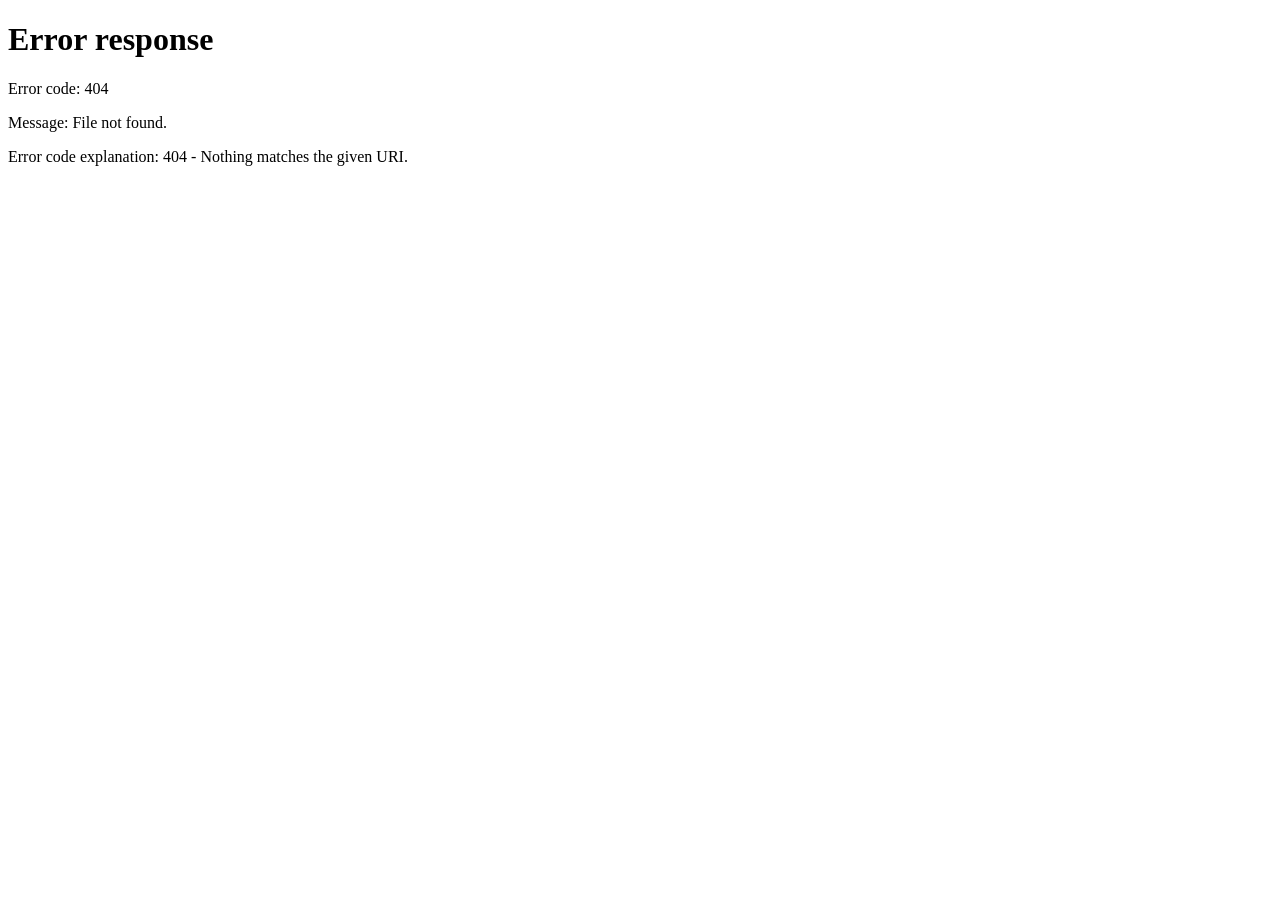
==== commit cfb45c5b: "Gitfiddle v2: home page" ====
--- a/over-the-hills.html
+++ b/over-the-hills.html
@@ -1,646 +1,9 @@
 <!DOCTYPE html>
-<html lang="en">
-<head>
-<meta charset="utf-8">
-<meta name="viewport" content="width=device-width, initial-scale=1, viewport-fit=cover">
-<meta name="referrer" content="strict-origin-when-cross-origin">
-<title>Over the Hills and Far Away — Hard Parts · Gitfiddle</title>
-<style>
-:root{
-  --bg:#0f1115; --surface:#181b22; --surface2:#1e2430; --border:#2e3440;
-  --text:#e8eaed; --muted:#9aa0a6; --accent:#5b9cff; --warn:#f5a524; --danger:#ff6b6b; --ok:#3ecf8e;
-  --radius:12px;
-  --mono: ui-monospace, SFMono-Regular, Menlo, Consolas, "Liberation Mono", monospace;
-}
-*{box-sizing:border-box}
-html,body{margin:0;background:var(--bg);color:var(--text);font:15px/1.45 system-ui,-apple-system,"Segoe UI",Roboto,sans-serif;-webkit-text-size-adjust:100%}
-a{color:var(--accent)}
-header.top{padding:18px 16px 8px;max-width:1200px;margin:0 auto}
-header.top .crumb{font-size:13px;color:var(--muted)}
-header.top h1{margin:4px 0 2px;font-size:24px;letter-spacing:.2px}
-header.top .meta{color:var(--muted);font-size:14px}
-main{max-width:1200px;margin:0 auto;padding:8px 12px 80px}
-.banner{border:1px solid var(--warn);background:rgba(245,165,36,.08);color:var(--text);border-radius:var(--radius);padding:10px 14px;margin:10px 0;font-size:14px}
-.banner code{background:#0008;padding:1px 5px;border-radius:5px}
-.howto{background:var(--surface);border:1px solid var(--border);border-radius:var(--radius);padding:10px 14px;margin:8px 0 16px;font-size:14px;color:var(--muted)}
-.howto summary{cursor:pointer;color:var(--text);font-weight:600}
-.howto kbd,.kbd{font-family:var(--mono);font-size:12px;background:var(--surface2);border:1px solid var(--border);border-bottom-width:2px;border-radius:5px;padding:0 5px;color:var(--text)}
-.jump{display:flex;gap:6px;flex-wrap:wrap;margin:6px 0 14px}
-.jump a{font-size:13px;text-decoration:none;color:var(--text);background:var(--surface);border:1px solid var(--border);padding:5px 10px;border-radius:999px}
-.card{background:var(--surface);border:1px solid var(--border);border-radius:16px;padding:14px;margin:0 0 18px;scroll-margin-top:10px}
-.card.active{border-color:var(--accent);box-shadow:0 0 0 1px var(--accent) inset}
-.card h2{margin:0;font-size:19px;display:flex;align-items:center;gap:10px;flex-wrap:wrap}
-.num{display:inline-grid;place-items:center;width:28px;height:28px;border-radius:50%;background:var(--surface2);border:1px solid var(--border);font-size:14px}
-.diff{font-size:12px;color:var(--warn);letter-spacing:2px}
-.why,.tip{margin:8px 0 0;font-size:14.5px}
-.why b,.tip b{color:var(--muted);font-weight:600;text-transform:uppercase;font-size:11.5px;letter-spacing:.8px;margin-right:6px}
-.tip{border-left:3px solid var(--ok);padding-left:10px}
-.teachers{display:flex;gap:6px;flex-wrap:wrap;margin:12px 0 8px}
-.teachers button{font-size:13px}
-.teachers button.on{background:var(--accent);border-color:var(--accent);color:#06101f}
-.grid{display:grid;grid-template-columns:minmax(0,1.6fr) minmax(0,1fr);gap:14px;align-items:start}
-@media (max-width:860px){.grid{grid-template-columns:1fr}}
-/* video stage */
-.stageWrap:fullscreen{aspect-ratio:auto;border-radius:0}
-.stageWrap{position:relative;width:100%;aspect-ratio:16/9;background:#000;border-radius:10px;overflow:hidden;touch-action:none}
-.stage{position:absolute;inset:0;transition:transform .15s}
-.stage.mirror{transform:scaleX(-1)}
-.zoomer{position:absolute;inset:0;transform-origin:0 0;transition:transform .2s ease}
-.zoomer iframe{position:absolute;inset:0;width:100%;height:100%;border:0}
-.facade{position:absolute;inset:0;display:grid;place-items:center;background:#000 center/cover no-repeat;cursor:pointer}
-.facade::after{content:"";position:absolute;inset:0;background:linear-gradient(transparent 40%,#000c)}
-.facade .play{position:relative;z-index:1;width:74px;height:74px;border-radius:50%;background:#fffffff0;display:grid;place-items:center;box-shadow:0 6px 30px #000a}
-.facade .play::before{content:"";border-left:24px solid #111;border-top:15px solid transparent;border-bottom:15px solid transparent;margin-left:6px}
-.facade .cap{position:absolute;left:12px;bottom:10px;z-index:1;font-size:13px;color:#fff}
-.panLayer{position:absolute;inset:0;cursor:grab;display:none;z-index:3}
-.panLayer.on{display:block}
-.panLayer:active{cursor:grabbing}
-.overlay{position:absolute;inset:0;display:none;place-items:center;z-index:4;pointer-events:none;background:#0007}
-.overlay.on{display:grid}
-.overlay span{font-size:64px;font-weight:800;color:#fff;text-shadow:0 4px 20px #000}
-.hud{position:absolute;left:8px;top:8px;z-index:5;display:flex;gap:6px;pointer-events:none}
-.hud span{background:#000b;color:#fff;font-size:12px;padding:3px 7px;border-radius:6px;font-family:var(--mono)}
-.err{position:absolute;inset:0;z-index:6;display:none;place-items:center;text-align:center;padding:20px;background:#000e;color:#fff;font-size:14px}
-.err.on{display:grid}
-/* progress */
-.bar{position:relative;height:26px;margin:10px 0 4px;background:var(--surface2);border-radius:8px;border:1px solid var(--border);cursor:pointer;user-select:none;touch-action:none}
-.bar .range{position:absolute;top:0;bottom:0;background:rgba(91,156,255,.22);border-left:2px solid var(--accent);border-right:2px solid var(--accent)}
-.bar .head{position:absolute;top:-3px;bottom:-3px;width:2px;background:var(--warn)}
-.bar .lab{position:absolute;top:4px;font-size:11px;color:var(--muted);font-family:var(--mono)}
-/* controls */
-.row{display:flex;flex-wrap:wrap;gap:6px;align-items:center;margin:8px 0}
-.row .lbl{font-size:11.5px;color:var(--muted);text-transform:uppercase;letter-spacing:.8px;min-width:52px}
-button,.btn{appearance:none;font:inherit;font-size:14px;color:var(--text);background:var(--surface2);border:1px solid var(--border);border-radius:9px;padding:7px 11px;min-height:38px;cursor:pointer;touch-action:manipulation}
-button:hover{border-color:#4a5568}
-button.on{background:var(--warn);border-color:var(--warn);color:#1a1200;font-weight:600}
-button.big{font-size:16px;padding:8px 16px;min-width:92px;font-weight:600}
-button.primary{background:var(--accent);border-color:var(--accent);color:#06101f}
-button.sm{min-height:32px;padding:4px 8px;font-size:13px}
-.time{font-family:var(--mono);font-size:13px;color:var(--muted)}
-.abBox{display:inline-flex;align-items:center;gap:4px;background:var(--bg);border:1px solid var(--border);border-radius:10px;padding:3px 4px}
-.abBox .v{font-family:var(--mono);font-size:14px;min-width:46px;text-align:center}
-.abBox .k{font-weight:700;color:var(--accent);padding:0 4px}
-select,input[type=number]{font:inherit;font-size:14px;color:var(--text);background:var(--surface2);border:1px solid var(--border);border-radius:8px;padding:6px 6px;min-height:36px}
-input[type=number]{width:66px}
-input[type=range]{accent-color:var(--accent);width:120px}
-.badge{font-size:11.5px;padding:2px 8px;border-radius:999px;border:1px solid var(--border);color:var(--muted);font-weight:500}
-.badge.cap{border-color:#2f6b52;color:var(--ok)}
-.badge.approx{border-color:var(--warn);color:var(--warn)}
-.status{font-size:13px;color:var(--muted);min-height:18px}
-details.more{margin-top:6px}
-details.more summary{cursor:pointer;font-size:13px;color:var(--muted)}
-/* tab panel */
-.tabPanel{background:var(--bg);border:1px solid var(--border);border-radius:10px;padding:12px}
-.tabPanel h3{margin:0 0 6px;font-size:14px;color:var(--muted);text-transform:uppercase;letter-spacing:.8px}
-.tabPanel pre{margin:0;font-family:var(--mono);font-size:13px;line-height:1.35;color:#f2f2f2;overflow-x:auto;white-space:pre;padding:6px 0}
-.tabPanel .src{font-size:12px;color:var(--muted);margin-top:8px}
-.tabPanel ul{margin:6px 0 0;padding-left:18px;font-size:13.5px}
-.legend{font-size:12px;color:var(--muted);margin-top:6px;font-family:var(--mono)}
-footer{max-width:1200px;margin:0 auto;padding:0 16px 40px;color:var(--muted);font-size:12.5px}
-</style>
-</head>
-<body>
-<header class="top">
-  <div class="crumb"><a href="index.html">← Gitfiddle</a> · Hard Parts (prototype)</div>
-  <h1>Over the Hills and Far Away — acoustic intro</h1>
-  <div class="meta">Led Zeppelin · <i>Houses of the Holy</i> (1973) · standard tuning (E A D G B E), no capo · built around G and D with hammer-ons and pull-offs</div>
-</header>
-<main>
-  <div id="fileBanner" class="banner" hidden>
-    <b>Heads up:</b> YouTube often won't play embedded videos on a page opened straight from a file (<code>file://</code>), and you'll see "Error 153". Run it from a tiny local server instead:
-    <code>cd gitfiddle &amp;&amp; python3 -m http.server 8000</code>, then open <code>http://localhost:8000/over-the-hills.html</code>. Hosting it online works too.
-  </div>
-
-  <details class="howto" open>
-    <summary>How this works (30-second version)</summary>
-    <p>Each card is one of the hard bits. The video starts on the teacher's explanation and <b>loops it automatically</b>. Slow it down, zoom in on the hand you need, and let <b>Ladder</b> speed it up a little each time it loops until you're at full speed. Anything you change (loop points, zoom, speed) is saved in this browser.</p>
-    <p>Shortcuts work on the highlighted card: <kbd>Space</kbd> play/pause · <kbd>[</kbd> <kbd>]</kbd> slower/faster · <kbd>L</kbd> loop on/off · <kbd>A</kbd>/<kbd>B</kbd> set loop start/end to now · <kbd>Z</kbd> cycle zoom (full → fret hand → pick hand) · <kbd>M</kbd> mirror · <kbd>F</kbd> full screen · <kbd>←</kbd>/<kbd>→</kbd> jump 2s · <kbd>R</kbd> back to loop start</p>
-    <p>The YouTube controls are hidden so zooming stays clean. Use the buttons below each video instead. When you're zoomed in, <b>drag on the video</b> to move the view. Each zoom preset remembers your adjustment for that clip.</p>
-  </details>
-
-  <nav class="jump" id="jump"></nav>
-  <div id="cards"></div>
-</main>
-<footer>
-  The videos belong to their creators and play through YouTube's official embedded player (ads and creator credit stay in). Loop times came from each lesson's YouTube chapters and captions and may be off by a second or two. Anything marked "approx — adjust" is a best guess, so fix it with the A/B buttons. Tab excerpts are short practice passages transcribed from the teachers' spoken instructions (see the source note on each card).
-</footer>
-
-<script>
-"use strict";
-/* ---------------- DATA ---------------- */
-const VIDEOS = {
-  VnU_bh0dgNU: { teacher: "Marty Music", title: "Led Zeppelin Over The Hills And Far Away Guitar Lesson + Tutorial PART 1",
-    zoom: { fret:{s:2.2,x:0.82,y:0.28}, pick:{s:2.2,x:0.13,y:0.45} } },
-  I13VEEkqeLI: { teacher: "GuitarJamz", title: "Led Zeppelin - Over the Hills and Far Away - Acoustic Guitar lesson - How to Play",
-    zoom: { fret:{s:2.2,x:0.84,y:0.42}, pick:{s:2.2,x:0.15,y:0.50} } },
-  WbkcYKKIh90: { teacher: "GuitarLessons365 (Carl Brown)", title: "Over The Hills And Far Away Guitar Lesson - Led Zeppelin - Famous Riffs",
-    zoom: { fret:{s:1.9,x:0.78,y:0.76}, pick:{s:2.0,x:0.20,y:0.22} } }
-};
-// timing: "captions" = start/end taken from the lesson's YouTube captions/chapters (±2s). "approx" = best guess, adjust.
-const PARTS = [
- { id:"lick1", name:"The opening hammer-on / pull-off lick (into G)", diff:3,
-   why:"Three fast notes from a single pick on the open G string (0-2-0), then a pull-off on the D string, and the open strings have to keep ringing. Most teachers play it at full speed right after explaining it.",
-   tip:"Fret with the very tip of your index finger so you don't mute the B string. Pick once, hammer on, then flick the finger off sideways instead of lifting it. Start on Ladder at 0.5x.",
-   clips:[
-     {v:"VnU_bh0dgNU", a:129, b:192, t:"captions", note:"Marty explains it note by note (2:09–3:12)"},
-     {v:"I13VEEkqeLI", a:119, b:206, t:"captions", note:"Breaks it into hammer-on + pull-off + open G (1:59–3:26)"},
-     {v:"WbkcYKKIh90", a:65,  b:123, t:"captions", note:"Carl's version: 'first legato lick' then the G voicing (1:05–2:03)"},
-     {v:"I13VEEkqeLI", a:60,  b:119, t:"captions", note:"Primer: what hammer-ons and pull-offs are (1:00–1:59)", label:"Primer: H/P basics"}
-   ],
-   tabTitle:"Lick 1 → G",
-   tab:
-"      lick 1                 G\n"+
-"e|-------------------|---3---|\n"+
-"B|-------------------|---0---|\n"+
-"G|-0h2p0---------0---|---0---|\n"+
-"D|-------4p0---------|---0---|\n"+
-"A|-------------------|---2---|\n"+
-"E|-------------------|---3---|",
-   notes:["0h2p0 = pick the open G once, hammer onto fret 2, pull off back to open.","Use the G chord with the B string <b>open</b> (320003) and let it ring."]
- },
- { id:"lick2", name:"The double pull-off (4-2-0 on the G string) into D", diff:4,
-   why:"Two fingers sit on the G string, ring on fret 4 and index on fret 2, and you pull off twice from one pick. If the second pull-off is weak, the open G gets swallowed.",
-   tip:"Plant both fingers before you pick. Pull the ring finger off downward so it plucks the string, and the index does the same. Loop just this with a 2s count-in until all three notes sound even.",
-   clips:[
-     {v:"VnU_bh0dgNU", a:192, b:270, t:"approx", note:"Marty, 3:12 to about 4:30 (end is a guess)"},
-     {v:"I13VEEkqeLI", a:206, b:292, t:"captions", note:"Explained, then played really slow (3:26–4:52)"},
-     {v:"WbkcYKKIh90", a:123, b:185, t:"captions", note:"Carl: 'second legato pattern' into D (2:03–3:05)"}
-   ],
-   tabTitle:"Lick 2 → D",
-   tab:
-"      lick 2                         D\n"+
-"e|---------------------------|---2---|\n"+
-"B|---------------------------|---3---|\n"+
-"G|-0h2p0-----0-4p2p0---------|---2---|\n"+
-"D|-------4-----------0-------|---0---|\n"+
-"A|---------------------------|---x---|\n"+
-"E|---------------------------|---x---|",
-   notes:["Starts like lick 1, but you pick the open G (don't pull off) after the D-string 4.","4p2p0 = one pick, then two pull-offs."]
- },
- { id:"fill", name:"The D-chord fill (rolling one finger across fret 2)", diff:3,
-   why:"It starts on an upbeat, and one finger has to roll between fret 2 on the A string and fret 2 on the D string without the notes running into each other.",
-   tip:"Use one finger (index or ring) flat across the A and D strings at fret 2 and rock it instead of jumping. Count \"1-and\" out loud. The fill starts on the \"and\".",
-   clips:[
-     {v:"VnU_bh0dgNU", a:326, b:366, t:"captions", note:"Marty: 'second fret of the A, open D, second fret of the D…' (5:26–6:06)"},
-     {v:"I13VEEkqeLI", a:329, b:377, t:"captions", note:"'Roll your finger over to the 2nd fret of the A' + real slow (5:29–6:17)"},
-     {v:"WbkcYKKIh90", a:197, b:245, t:"captions", note:"Carl: the fill and the upbeat timing (3:17–4:05)"}
-   ],
-   tabTitle:"D fill → G",
-   tab:
-"   D     fill                        G\n"+
-"e|-2-------------------------|---3---|\n"+
-"B|-3-------------------------|---0---|\n"+
-"G|-2-------------------------|---0---|\n"+
-"D|-0---0-------0-2---0-2-0---|---0---|\n"+
-"A|-------0h2-------2---------|---2---|\n"+
-"E|---------------------------|---3---|",
-   notes:["The teachers each play it a little differently. Carl starts with the open D and open A, and Marty starts from the A string at fret 2. Both end D 0-2-0, then go to G."]
- },
- { id:"turn", name:"The Cadd9 → G/B → B♭ turnaround (the stretch)", diff:4,
-   why:"These are chord shapes you won't know yet, there's a reach down to the first fret, and the open strings have to keep ringing through the changes.",
-   tip:"Keep your ring and pinky on fret 3 of the B and high E strings as an anchor through Cadd9 and G/B. Only the bass note moves. Practice the move to B♭ by itself at 0.5x.",
-   clips:[
-     {v:"I13VEEkqeLI", a:420, b:480, t:"captions", note:"Cadd9 → G/B → stretch to fret 1 (7:00–8:00)"},
-     {v:"WbkcYKKIh90", a:280, b:345, t:"captions", note:"Carl: C, then fret 2, then the B♭ shape with open strings (4:40–5:45)"},
-     {v:"VnU_bh0dgNU", a:442, b:545, t:"approx", note:"Marty's 'funky B-flat' live voicing (7:22 to about 9:05)"}
-   ],
-   tabTitle:"Turnaround",
-   tab:
-"     Cadd9 G/B   B♭*     C* (slide up 2)\n"+
-"e|---3-----3-----0-----|---0---|\n"+
-"B|---3-----3-----3-----|---5---|\n"+
-"G|---0-----0-----0-----|---0---|\n"+
-"D|---2-----0-----3-----|---5---|\n"+
-"A|---3-----2-----1-----|---3---|\n"+
-"E|---x-----x-----x-----|---x---|",
-   notes:["B♭* = Carl's open-string shape x13030. Marty's live version is x1x33x (the D and high E strings muted).","C* = the same shape slid up 2 frets, with the open strings still ringing. Mute the low E with the tip of your index finger."]
- },
- { id:"together", name:"Putting it together: slow-motion full run", diff:3,
-   why:"Every piece works on its own, but the gaps between pieces (lick → strum → lick) are where the timing falls apart.",
-   tip:"Turn on Ladder here: start at 0.5x with the target at 1.0x. Play along with the teacher's slow run every time it loops.",
-   clips:[
-     {v:"VnU_bh0dgNU", a:372, b:442, t:"captions", note:"Marty: from the top at full speed, then really slow (6:12–7:22, chapter)"},
-     {v:"I13VEEkqeLI", a:273, b:329, t:"captions", note:"Slow, even slower, then regular speed (4:33–5:29)"},
-     {v:"WbkcYKKIh90", a:379, b:429, t:"captions", note:"Carl plays the whole intro very slowly (6:19–7:09)"}
-   ],
-   tabTitle:"Intro roadmap",
-   tab:
-"lick 1 → G      lick 2 → D\n"+
-"lick 1 → G      lick 2 → D (shorter) + fill → G\n"+
-"lick 1 → G      lick 2 → D\n"+
-"lick 1 → Cadd9 → G/B → B♭* → C* (slide)\n"+
-"…then the whole riff starts over",
-   notes:["This order is pieced together from the lessons. Check it against the record, because Page plays it loosely and each pass is a little different."]
- },
- { id:"rhythm", name:"The free-form rhythm (when it rushes back to the lick)", diff:2,
-   why:"The intro doesn't sit on a strict grid. After the D chord it goes back to the G lick sooner than you'd expect, so counting along doesn't work.",
-   tip:"Turn off the count-in (set gap to 0) and loop this at 0.75x. Hum the timing first, then play it. Your ear will learn it faster than counting.",
-   clips:[
-     {v:"VnU_bh0dgNU", a:617, b:691, t:"approx", note:"Marty explains the loose timing (about 10:17–11:31)"}
-   ],
-   tabTitle:"What to listen for",
-   tab:
-"D chord ─┐\n"+
-"         └─(short!)─→ lick 1 → G\n"+
-"First half of the phrase: relaxed\n"+
-"Second half: comes back to the G lick quicker",
-   notes:["When the vocals come in, the fill isn't played. It goes straight back to the lick (Marty, around 11:45)."]
- }
-];
-const TAB_SOURCE = 'Transcribed from the spoken note-by-note instructions in the three lessons above and Claude Johnson\'s lesson transcript at <a href="https://guitarcontrol.com/led-zeppelin-acoustic-guitar-lesson/" target="_blank" rel="noopener">guitarcontrol.com</a>. This is a short excerpt for practice. Check it against the recording.';
-
-/* ---------------- UTIL ---------------- */
-const $ = (s, r=document) => r.querySelector(s);
-const el = (tag, attrs={}, html) => { const e=document.createElement(tag); for (const k in attrs){ if(k==="class") e.className=attrs[k]; else if(k.startsWith("on")) e.addEventListener(k.slice(2), attrs[k]); else e.setAttribute(k, attrs[k]); } if(html!=null) e.innerHTML=html; return e; };
-const fmt = s => { s=Math.max(0,s||0); const m=Math.floor(s/60), r=s-m*60; return m+":"+(r<10?"0":"")+r.toFixed(r%1?1:0).replace(/\.0$/,""); };
-const clamp = (v,a,b) => Math.min(b,Math.max(a,v));
-const r2 = v => Math.round(v*100)/100;
-const LS_PREFIX = "gitfiddle.oth.v1.";
-const load = k => { try { return JSON.parse(localStorage.getItem(LS_PREFIX+k)); } catch(e){ return null; } };
-const save = (k,v) => { try { localStorage.setItem(LS_PREFIX+k, JSON.stringify(v)); } catch(e){} };
-
-let audioCtx = null;
-function beep(freq=880, dur=0.07){
-  try{
-    audioCtx = audioCtx || new (window.AudioContext||window.webkitAudioContext)();
-    const o=audioCtx.createOscillator(), g=audioCtx.createGain();
-    o.frequency.value=freq; o.type="square"; g.gain.value=0.06;
-    o.connect(g); g.connect(audioCtx.destination);
-    const t=audioCtx.currentTime; g.gain.setValueAtTime(0.06,t); g.gain.exponentialRampToValueAtTime(0.0001,t+dur);
-    o.start(t); o.stop(t+dur+0.02);
-  }catch(e){}
-}
-
-/* ---------------- YT API ---------------- */
-let ytResolve; const ytReady = new Promise(r => ytResolve = r);
-window.onYouTubeIframeAPIReady = () => ytResolve();
-if (location.protocol === "file:") $("#fileBanner").hidden = false;
-
-/* ---------------- CARD ---------------- */
-const cards = [];
-let activeCard = null;
-function setActive(c){ if(activeCard===c) return; if(activeCard) activeCard.root.classList.remove("active"); activeCard=c; c.root.classList.add("active"); }
-
-class Card {
-  constructor(part, idx){
-    this.part = part; this.idx = idx; this.clipIdx = 0; this.player = null; this.ready = false;
-    this.inGap = false; this.loops = 0; this.gapTimer = null;
-    const savedClip = load("clipSel."+part.id); if (savedClip!=null && part.clips[savedClip]) this.clipIdx = savedClip;
-    this.build();
-    this.selectClip(this.clipIdx, false);
-  }
-  key(){ const c=this.part.clips[this.clipIdx]; return this.part.id+"."+this.clipIdx+"."+c.v; }
-  defaults(){
-    const c=this.part.clips[this.clipIdx], z=VIDEOS[c.v].zoom;
-    return { a:c.a, b:c.b, rate:0.75, loop:true, gap:2, beep:true, mirror:false,
-      ladder:{on:false, start:0.5, target:1, step:0.1},
-      zoom:{ mode:"full", fret:{...z.fret}, pick:{...z.pick} } };
-  }
-  loadState(){
-    const d=this.defaults(), s=load(this.key());
-    this.s = s ? {...d, ...s, ladder:{...d.ladder, ...(s.ladder||{})}, zoom:{...d.zoom, ...(s.zoom||{}), fret:{...d.zoom.fret, ...((s.zoom||{}).fret||{})}, pick:{...d.zoom.pick, ...((s.zoom||{}).pick||{})}}} : d;
-  }
-  persist(){ save(this.key(), this.s); }
-
-  build(){
-    const p=this.part;
-    const r = this.root = el("section", {class:"card", id:"part-"+p.id});
-    r.innerHTML = `
-      <h2><span class="num">${this.idx+1}</span>${p.name} <span class="diff" title="difficulty">${"●".repeat(p.diff)}${"○".repeat(5-p.diff)}</span></h2>
-      <p class="why"><b>Why it's hard</b>${p.why}</p>
-      <p class="tip"><b>Tip</b>${p.tip}</p>
-      <div class="teachers"></div>
-      <div class="grid">
-        <div class="vidCol">
-          <div class="stageWrap">
-            <div class="stage"><div class="zoomer"><div class="facade"><div class="play"></div><div class="cap"></div></div></div></div>
-            <div class="panLayer" title="Drag to move the view · tap to play/pause"></div>
-            <div class="overlay"><span></span></div>
-            <div class="hud"><span class="hRate">0.75x</span><span class="hLoop">loop</span></div>
-            <div class="err"><div><div class="errMsg"></div><p><a class="ytLink" target="_blank" rel="noopener">Open on YouTube at this spot ↗</a></p></div></div>
-          </div>
-          <div class="bar"><div class="range"></div><div class="head"></div><span class="lab lA"></span><span class="lab lB"></span></div>
-          <div class="row">
-            <button class="big primary bPlay">▶ Play</button>
-            <button class="bRestart" title="Back to loop start (R)">⏮ A</button>
-            <button class="bLoop" title="Loop on/off (L)">🔁 Loop</button>
-            <span class="time tNow">0:00</span>
-            <span class="badge tBadge"></span>
-          </div>
-          <div class="row"><span class="lbl">Speed</span>
-            <button class="sm sp" data-r="0.25">0.25</button><button class="sm sp" data-r="0.5">0.5</button><button class="sm sp" data-r="0.75">0.75</button><button class="sm sp" data-r="1">1×</button>
-            <button class="sm bSlower" title="Slower ([)">−</button><button class="sm bFaster" title="Faster (])">+</button>
-          </div>
-          <div class="row"><span class="lbl">Ladder</span>
-            <button class="sm bLadder" title="Speeds up by the step each loop until it hits the target">🪜 Slow → fast</button>
-            <label class="time">from <select class="lStart"></select></label>
-            <label class="time">to <select class="lTarget"></select></label>
-            <label class="time">step <select class="lStep"><option value="0.05">+0.05</option><option value="0.1">+0.1</option><option value="0.25">+0.25</option></select></label>
-          </div>
-          <div class="row"><span class="lbl">Loop</span>
-            <span class="abBox"><span class="k">A</span><button class="sm" data-ab="a" data-d="-1">−1s</button><span class="v vA"></span><button class="sm" data-ab="a" data-d="1">+1s</button><button class="sm" data-set="a" title="Set A to now (A)">now</button></span>
-            <span class="abBox"><span class="k">B</span><button class="sm" data-ab="b" data-d="-1">−1s</button><span class="v vB"></span><button class="sm" data-ab="b" data-d="1">+1s</button><button class="sm" data-set="b" title="Set B to now (B)">now</button></span>
-          </div>
-          <div class="row"><span class="lbl">Gap</span>
-            <label class="time">pause between loops <select class="gap"><option value="0">none</option><option value="1">1s</option><option value="2">2s</option><option value="3">3s</option><option value="4">4s</option></select></label>
-            <button class="sm bBeep" title="Count-in clicks during the gap">🔔 Count-in</button>
-          </div>
-          <div class="row"><span class="lbl">Zoom</span>
-            <button class="sm zm" data-z="full">Full</button><button class="sm zm" data-z="fret">✋ Fret hand</button><button class="sm zm" data-z="pick">🎸 Pick hand</button>
-            <button class="sm bMirror" title="Mirror (M), like watching yourself in a mirror">⇋ Mirror</button>
-            <button class="sm bFs" title="Fullscreen (F), keeps zoom and loop">⛶ Full screen</button>
-          </div>
-          <div class="row zoomTune"><span class="lbl">Adjust</span>
-            <button class="sm" data-zs="-0.2">−</button><input type="range" class="zRange" min="1" max="4" step="0.05"><button class="sm" data-zs="0.2">＋</button>
-            <button class="sm" data-pan="-1,0">←</button><button class="sm" data-pan="0,-1">↑</button><button class="sm" data-pan="0,1">↓</button><button class="sm" data-pan="1,0">→</button>
-            <button class="sm bZReset" title="Reset this preset">reset</button>
-          </div>
-          <div class="status"></div>
-          <details class="more"><summary>Clip info / reset</summary>
-            <p class="time cInfo"></p>
-            <button class="sm bResetAll">Reset this clip to the default loop</button>
-          </details>
-        </div>
-        <aside class="tabPanel">
-          <h3>${p.tabTitle}</h3>
-          <pre>${p.tab}</pre>
-          <div class="legend">h = hammer-on · p = pull-off · x = muted / don't play</div>
-          <ul>${p.notes.map(n=>"<li>"+n+"</li>").join("")}</ul>
-          <div class="src">${TAB_SOURCE}</div>
-        </aside>
-      </div>`;
-    const q = s => $(s, r);
-    this.q = q;
-    // teacher tabs
-    const tWrap = q(".teachers");
-    p.clips.forEach((c,i) => {
-      const b = el("button", {class:"sm", onclick:()=>{ this.selectClip(i, true); }}, (c.label || VIDEOS[c.v].teacher));
-      tWrap.appendChild(b);
-    });
-    // ladder selects
-    const rates=[0.25,0.3,0.4,0.5,0.6,0.7,0.75,0.8,0.9,1,1.25,1.5];
-    for (const sel of [q(".lStart"), q(".lTarget")]) rates.forEach(v => sel.appendChild(el("option",{value:v}, v+"x")));
-    // events
-    r.addEventListener("pointerdown", ()=>setActive(this));
-    r.addEventListener("focusin", ()=>setActive(this));
-    q(".facade").addEventListener("click", ()=>{ this.wantPlay=true; this.createPlayer(); });
-    q(".bPlay").onclick = ()=> this.togglePlay();
-    q(".bRestart").onclick = ()=> this.toA(true);
-    q(".bLoop").onclick = ()=> { this.s.loop=!this.s.loop; this.persist(); this.refresh(); };
-    r.querySelectorAll(".sp").forEach(b => b.onclick = ()=> { this.stopLadder(); this.setRate(+b.dataset.r); });
-    q(".bSlower").onclick = ()=> this.stepRate(-1);
-    q(".bFaster").onclick = ()=> this.stepRate(1);
-    q(".bLadder").onclick = ()=> this.toggleLadder();
-    q(".lStart").onchange = e => { this.s.ladder.start=+e.target.value; this.persist(); };
-    q(".lTarget").onchange = e => { this.s.ladder.target=+e.target.value; this.persist(); };
-    q(".lStep").onchange = e => { this.s.ladder.step=+e.target.value; this.persist(); };
-    r.querySelectorAll("[data-ab]").forEach(b => b.onclick = ()=> this.nudgeAB(b.dataset.ab, +b.dataset.d));
-    r.querySelectorAll("[data-set]").forEach(b => b.onclick = ()=> this.setABNow(b.dataset.set));
-    q(".gap").onchange = e => { this.s.gap=+e.target.value; this.persist(); };
-    q(".bBeep").onclick = ()=> { this.s.beep=!this.s.beep; this.persist(); this.refresh(); };
-    r.querySelectorAll(".zm").forEach(b => b.onclick = ()=> { this.s.zoom.mode=b.dataset.z; this.persist(); this.applyZoom(); this.refresh(); });
-    q(".bMirror").onclick = ()=> { this.s.mirror=!this.s.mirror; this.persist(); this.applyZoom(); this.refresh(); };
-    r.querySelectorAll("[data-zs]").forEach(b => b.onclick = ()=> this.adjustZoom(+b.dataset.zs, 0, 0));
-    q(".zRange").oninput = e => { const z=this.curPreset(); if(!z) return; z.s=+e.target.value; this.persist(); this.applyZoom(); };
-    r.querySelectorAll("[data-pan]").forEach(b => b.onclick = ()=> { const [dx,dy]=b.dataset.pan.split(",").map(Number); this.adjustZoom(0, dx*0.03, dy*0.03); });
-    q(".bZReset").onclick = ()=> { const m=this.s.zoom.mode; if(m==="full") return; this.s.zoom[m] = {...VIDEOS[this.part.clips[this.clipIdx].v].zoom[m]}; this.persist(); this.applyZoom(); this.refresh(); };
-    q(".bResetAll").onclick = ()=> { localStorage.removeItem(LS_PREFIX+this.key()); this.loadState(); this.applyZoom(); this.refresh(); if(this.ready){ this.player.setPlaybackRate(this.s.rate); this.toA(false);} };
-    const fsOk = !!(document.fullscreenEnabled || document.webkitFullscreenEnabled);
-    if (!fsOk) q(".bFs").style.display="none";
-    q(".bFs").onclick = ()=> this.toggleFs();
-    this.setupBar();
-    this.setupPan();
-  }
-
-  toggleFs(){
-    const w=this.q(".stageWrap");
-    const cur=document.fullscreenElement||document.webkitFullscreenElement;
-    if (cur) (document.exitFullscreen||document.webkitExitFullscreen).call(document);
-    else (w.requestFullscreen||w.webkitRequestFullscreen).call(w);
-  }
-  selectClip(i, userAction){
-    this.clipIdx = i; save("clipSel."+this.part.id, i);
-    this.destroyPlayer();
-    this.loadState(); this.loops=0;
-    const c=this.part.clips[i], v=VIDEOS[c.v];
-    this.root.querySelectorAll(".teachers button").forEach((b,j)=>b.classList.toggle("on", j===i));
-    const fac = this.q(".facade");
-    fac.style.backgroundImage = `url(https://i.ytimg.com/vi/${c.v}/hqdefault.jpg)`;
-    this.q(".cap").textContent = `${v.teacher} · loop ${fmt(this.s.a)}–${fmt(this.s.b)}`;
-    this.q(".cInfo").innerHTML = `<b>${v.title}</b> by ${v.teacher}<br>${c.note}<br>Default loop ${fmt(c.a)}–${fmt(c.b)} · ${c.t==="captions"?"timed from the lesson's YouTube captions/chapters (±2s)":"approximate, so adjust it with the A/B buttons"}<br><a href="https://www.youtube.com/watch?v=${c.v}&t=${c.a}s" target="_blank" rel="noopener">Open on YouTube ↗</a>`;
-    const badge=this.q(".tBadge"); badge.className="badge tBadge "+(c.t==="captions"?"cap":"approx"); badge.textContent = c.t==="captions" ? "⏱ timed from captions" : "approx — adjust";
-    this.applyZoom(); this.refresh();
-    if (userAction) { this.wantPlay=true; this.createPlayer(); }
-  }
-
-  destroyPlayer(){
-    clearTimeout(this.gapTimer); this.inGap=false; this.q(".overlay").classList.remove("on");
-    if (this.player){ try{ this.player.destroy(); }catch(e){} this.player=null; }
-    this.ready=false;
-    const z=this.q(".zoomer"); z.querySelectorAll("iframe,.ytHost").forEach(n=>n.remove());
-    this.q(".facade").style.display=""; this.q(".err").classList.remove("on");
-  }
-
-  async createPlayer(){
-    if (this.player) return;
-    setActive(this);
-    this.q(".facade").style.display="none";
-    this.status("Loading video…");
-    await ytReady;
-    const c=this.part.clips[this.clipIdx];
-    // Build the iframe ourselves so the referrer policy is set (YouTube needs a referrer or it shows error 153).
-    const ifr = document.createElement("iframe");
-    const origin = location.protocol.startsWith("http") ? "&origin="+encodeURIComponent(location.origin) : "";
-    ifr.src = `https://www.youtube.com/embed/${c.v}?enablejsapi=1&playsinline=1&controls=0&disablekb=1&fs=0&rel=0&modestbranding=1&iv_load_policy=3&start=${Math.floor(this.s.a)}${origin}`;
-    ifr.setAttribute("allow","autoplay; encrypted-media; picture-in-picture; fullscreen");
-    ifr.setAttribute("referrerpolicy","strict-origin-when-cross-origin");
-    ifr.setAttribute("title", VIDEOS[c.v].title);
-    this.q(".zoomer").appendChild(ifr);
-    this.player = new YT.Player(ifr, { events:{
-      onReady: ()=>{ this.ready=true; this.player.setPlaybackRate(this.s.rate); this.player.seekTo(this.s.a,true);
-                     if (this.wantPlay){ this.pauseOthers(); this.player.playVideo(); } this.status(""); this.refresh(); },
-      onStateChange: e => { if (e.data===YT.PlayerState.PLAYING){ this.pauseOthers(); } this.refresh(); },
-      onPlaybackRateChange: e => { this.refresh(); },
-      onError: e => { const m={2:"Invalid video id.",5:"This video can't play in the HTML5 player.",100:"The video was removed or made private.",101:"The owner doesn't allow embedding.",150:"The owner doesn't allow embedding.",153:"YouTube rejected the embed because the page has no referrer. Open this page from http://localhost or a website instead of file://."}[e.data] || ("Player error "+e.data);
-                      this.q(".errMsg").textContent=m; this.q(".ytLink").href=`https://www.youtube.com/watch?v=${c.v}&t=${Math.floor(this.s.a)}s`; this.q(".err").classList.add("on"); }
-    }});
-  }
-  pauseOthers(){ for (const c of cards) if (c!==this && c.ready && c.player.getPlayerState && c.player.getPlayerState()===1){ c.player.pauseVideo(); } }
-  status(t){ this.q(".status").textContent=t; }
-  now(){ return (this.ready && this.player.getCurrentTime) ? this.player.getCurrentTime() : this.s.a; }
-  playing(){ return this.ready && this.player.getPlayerState && this.player.getPlayerState()===1; }
-
-  togglePlay(){
-    setActive(this);
-    if (!this.player){ this.wantPlay=true; this.createPlayer(); return; }
-    if (!this.ready) return;
-    if (this.inGap){ this.cancelGap(); return; }
-    if (this.playing()) this.player.pauseVideo();
-    else { const t=this.now(); if (this.s.loop && (t<this.s.a-0.5 || t>=this.s.b-0.1)) this.player.seekTo(this.s.a,true); this.player.playVideo(); }
-  }
-  toA(play){ if(!this.ready){ this.wantPlay=!!play; this.createPlayer(); return; } this.cancelGap(); this.player.seekTo(this.s.a,true); if(play) this.player.playVideo(); this.refresh(); }
-  cancelGap(){ clearTimeout(this.gapTimer); this.inGap=false; this.q(".overlay").classList.remove("on"); }
-
-  setRate(r, quiet){
-    r = clamp(r2(r), 0.25, 2); this.s.rate=r; this.persist();
-    if (this.ready){ this.player.setPlaybackRate(r);
-      setTimeout(()=>{ if(!this.ready) return; const got=this.player.getPlaybackRate(); if (Math.abs(got-r)>0.01 && !quiet) this.status(`YouTube rounded ${r}x to ${got}x (this video only allows certain speeds)`); else if(!quiet) this.status(""); this.refresh(); }, 350); }
-    this.refresh();
-  }
-  availRates(){ try{ const a=this.player.getAvailablePlaybackRates(); if (a && a.length) return a; }catch(e){} return [0.25,0.5,0.75,1,1.25,1.5,1.75,2]; }
-  stepRate(dir){
-    this.stopLadder();
-    const cur = this.ready ? this.player.getPlaybackRate() : this.s.rate;
-    const av = this.availRates();
-    const fine = av.length > 8; // custom speeds supported
-    let next;
-    if (fine) next = cur + dir*0.05;
-    else { const c = av.filter(v => dir>0 ? v>cur+0.001 : v<cur-0.001); next = c.length ? (dir>0?Math.min(...c):Math.max(...c)) : cur; }
-    this.setRate(next);
-  }
-  ladderNext(){
-    const L=this.s.ladder, cur=this.ready?this.player.getPlaybackRate():this.s.rate;
-    if (cur >= L.target-0.001) return cur;
-    let want = Math.min(L.target, r2(cur + L.step));
-    const av=this.availRates();
-    if (av.length<=8 && !av.some(v=>Math.abs(v-want)<0.001)){ const c=av.filter(v=>v>cur+0.001 && v<=L.target+0.001); want = c.length?Math.min(...c):cur; }
-    return want;
-  }
-  toggleLadder(){
-    const L=this.s.ladder; L.on=!L.on;
-    if (L.on){ if (L.target<=L.start) L.target = Math.min(1.5, r2(L.start+0.5)); this.s.loop=true; this.loops=0; this.setRate(L.start, true); this.toA(true); this.status(`Ladder: ${L.start}x → ${L.target}x, +${L.step} each loop`); }
-    else this.status("");
-    this.persist(); this.refresh();
-  }
-  stopLadder(){ if (this.s.ladder.on){ this.s.ladder.on=false; this.persist(); this.refresh(); } }
-
-  nudgeAB(which, d){
-    const dur = this.ready && this.player.getDuration ? this.player.getDuration() : 99999;
-    if (which==="a") this.s.a = clamp(r2(this.s.a+d), 0, this.s.b-1);
-    else this.s.b = clamp(r2(this.s.b+d), this.s.a+1, dur||99999);
-    this.persist(); this.refresh();
-    if (which==="a" && this.ready && !this.playing()) this.player.seekTo(this.s.a,true);
-  }
-  setABNow(which){
-    if (!this.ready){ this.status("Start the video first"); return; }
-    const t = r2(this.now());
-    if (which==="a"){ this.s.a = Math.min(t, this.s.b-1); } else { this.s.b = Math.max(t, this.s.a+1); }
-    this.persist(); this.refresh(); this.status(`${which.toUpperCase()} set to ${fmt(t)}`);
-  }
-
-  // called by global ticker
-  tick(){
-    if (!this.ready) return;
-    const t=this.now();
-    this.q(".tNow").textContent = fmt(t)+" / loop "+fmt(this.s.a)+"–"+fmt(this.s.b);
-    this.drawBar(t);
-    if (this.s.loop && this.playing() && !this.inGap && t >= this.s.b) this.loopEnd();
-  }
-  loopEnd(){
-    this.loops++;
-    let msg = `Loop ${this.loops}`;
-    if (this.s.ladder.on){ const nr=this.ladderNext(); if (nr!==this.s.rate){ this.setRate(nr, true); } msg += ` · ${r2(nr)}x → ${this.s.ladder.target}x`; if (nr>=this.s.ladder.target-0.001) msg+=" ✓ at target"; }
-    this.status(msg);
-    const gap = this.s.gap;
-    if (gap>0){
-      this.inGap=true; this.player.pauseVideo(); this.player.seekTo(this.s.a,true);
-      const ov=this.q(".overlay"), sp=$("span",ov); ov.classList.add("on");
-      let n=gap;
-      const step=()=>{
-        if (!this.inGap) return;
-        if (n<=0){ ov.classList.remove("on"); this.inGap=false; this.player.playVideo(); return; }
-        sp.textContent = n; if (this.s.beep) beep(n===1?1320:880);
-        n--; this.gapTimer=setTimeout(step, 1000);
-      };
-      step();
-    } else this.player.seekTo(this.s.a,true);
-  }
-
-  setupBar(){
-    const bar=this.q(".bar");
-    const seekFromEvt = e => { if(!this.ready) return; const r=bar.getBoundingClientRect(); const [lo,hi]=this.barRange(); const t=lo+(hi-lo)*clamp((e.clientX-r.left)/r.width,0,1); this.cancelGap(); this.player.seekTo(t,true); };
-    bar.addEventListener("pointerdown", e=>{ bar.setPointerCapture(e.pointerId); seekFromEvt(e); bar._drag=true; });
-    bar.addEventListener("pointermove", e=>{ if(bar._drag) seekFromEvt(e); });
-    bar.addEventListener("pointerup", ()=>{ bar._drag=false; });
-  }
-  barRange(){ const pad=Math.max(5,(this.s.b-this.s.a)*0.15); return [Math.max(0,this.s.a-pad), this.s.b+pad]; }
-  drawBar(t){
-    const [lo,hi]=this.barRange(), w=hi-lo, P=v=>clamp((v-lo)/w*100,0,100)+"%";
-    const rg=this.q(".range"); rg.style.left=P(this.s.a); rg.style.width=((this.s.b-this.s.a)/w*100)+"%";
-    this.q(".head").style.left=P(t==null?this.s.a:t);
-    const la=this.q(".lA"), lb=this.q(".lB"); la.textContent="A "+fmt(this.s.a); la.style.left="calc("+P(this.s.a)+" + 4px)";
-    lb.textContent=fmt(this.s.b)+" B"; lb.style.right="calc("+(100-parseFloat(P(this.s.b)))+"% + 4px)"; lb.style.left="auto";
-    const narrow = (this.s.b-this.s.a)/w < 0.35; la.style.display = lb.style.display = narrow ? "none" : "";
-  }
-
-  curPreset(){ const m=this.s.zoom.mode; return m==="full"?null:this.s.zoom[m]; }
-  adjustZoom(ds, dx, dy){
-    if (this.s.zoom.mode==="full"){ this.s.zoom.mode="fret"; }
-    const z=this.curPreset(); z.s=clamp(r2(z.s+ds),1,4); z.x=clamp(z.x+(this.s.mirror?-dx:dx),0,1); z.y=clamp(z.y+dy,0,1);
-    this.persist(); this.applyZoom(); this.refresh();
-  }
-  applyZoom(){
-    const z=this.curPreset(), zm=this.q(".zoomer");
-    if (!z){ zm.style.transform=""; }
-    else { const S=z.s; const tx=clamp((0.5-z.x*S)*100,(1-S)*100,0), ty=clamp((0.5-z.y*S)*100,(1-S)*100,0);
-           zm.style.transform=`translate(${tx}%,${ty}%) scale(${S})`; }
-    this.q(".stage").classList.toggle("mirror", !!this.s.mirror);
-    this.q(".panLayer").classList.toggle("on", !!z && !!this.player);
-  }
-  setupPan(){
-    const pl=this.q(".panLayer"); let st=null;
-    pl.addEventListener("pointerdown", e=>{ const z=this.curPreset(); if(!z) return; pl.setPointerCapture(e.pointerId); st={x:e.clientX,y:e.clientY,zx:z.x,zy:z.y,moved:false}; this.q(".zoomer").style.transition="none"; });
-    pl.addEventListener("pointermove", e=>{ if(!st) return; const z=this.curPreset(), r=pl.getBoundingClientRect(); let dx=(e.clientX-st.x)/(r.width*z.s), dy=(e.clientY-st.y)/(r.height*z.s); if(Math.abs(e.clientX-st.x)+Math.abs(e.clientY-st.y)>6) st.moved=true; if(this.s.mirror) dx=-dx; z.x=clamp(st.zx-dx,0,1); z.y=clamp(st.zy-dy,0,1); this.applyZoom(); });
-    const end=()=>{ if(!st) return; this.q(".zoomer").style.transition=""; if(!st.moved) this.togglePlay(); else this.persist(); st=null; };
-    pl.addEventListener("pointerup", end); pl.addEventListener("pointercancel", end);
-  }
-
-  refresh(){
-    const s=this.s, q=this.q;
-    const playing=this.playing();
-    q(".bPlay").textContent = this.inGap ? "■ Skip gap" : (playing ? "❚❚ Pause" : "▶ Play");
-    q(".bLoop").classList.toggle("on", s.loop);
-    const actual = this.ready ? this.player.getPlaybackRate() : s.rate;
-    this.root.querySelectorAll(".sp").forEach(b=>b.classList.toggle("on", Math.abs(+b.dataset.r-actual)<0.001));
-    q(".hRate").textContent = r2(actual)+"x";
-    q(".hLoop").textContent = s.loop ? ("loop "+fmt(s.a)+"–"+fmt(s.b)) : "loop off";
-    q(".bLadder").classList.toggle("on", s.ladder.on);
-    q(".lStart").value = String(s.ladder.start); q(".lTarget").value=String(s.ladder.target); q(".lStep").value=String(s.ladder.step);
-    q(".vA").textContent=fmt(s.a); q(".vB").textContent=fmt(s.b);
-    q(".gap").value=String(s.gap);
-    q(".bBeep").classList.toggle("on", s.beep);
-    this.root.querySelectorAll(".zm").forEach(b=>b.classList.toggle("on", b.dataset.z===s.zoom.mode));
-    q(".bMirror").classList.toggle("on", s.mirror);
-    const z=this.curPreset(); q(".zoomTune").style.opacity = z?1:0.45; if (z) q(".zRange").value=z.s;
-    q(".panLayer").classList.toggle("on", !!z && !!this.player);
-    this.drawBar(this.ready?this.now():null);
-  }
-}
-
-/* ---------------- INIT ---------------- */
-const jump=$("#jump"), wrap=$("#cards");
-PARTS.forEach((p,i)=>{ const c=new Card(p,i); cards.push(c); wrap.appendChild(c.root); jump.appendChild(el("a",{href:"#part-"+p.id}, (i+1)+". "+p.name.split(" (")[0])); });
-setActive(cards[0]);
-setInterval(()=>{ for(const c of cards) c.tick(); }, 50);
-
-document.addEventListener("keydown", e=>{
-  if (e.target.closest && e.target.closest("input,select,textarea")) return;
-  if (e.metaKey||e.ctrlKey||e.altKey) return;
-  const c=activeCard; if(!c) return;
-  const k=e.key;
-  const map = {
-    " ":()=>c.togglePlay(), "[":()=>c.stepRate(-1), "]":()=>c.stepRate(1),
-    "l":()=>{ c.s.loop=!c.s.loop; c.persist(); c.refresh(); },
-    "a":()=>c.setABNow("a"), "b":()=>c.setABNow("b"), "r":()=>c.toA(true), "f":()=>c.toggleFs(),
-    "m":()=>{ c.s.mirror=!c.s.mirror; c.persist(); c.applyZoom(); c.refresh(); },
-    "z":()=>{ const o=["full","fret","pick"]; c.s.zoom.mode=o[(o.indexOf(c.s.zoom.mode)+1)%3]; c.persist(); c.applyZoom(); c.refresh(); },
-    "ArrowLeft":()=>{ if(c.ready){ c.cancelGap(); c.player.seekTo(Math.max(0,c.now()-2),true);} },
-    "ArrowRight":()=>{ if(c.ready){ c.cancelGap(); c.player.seekTo(c.now()+2,true);} }
-  };
-  const f = map[k.length===1?k.toLowerCase():k];
-  if (f){ e.preventDefault(); f(); }
-});
-</script>
-<script src="https://www.youtube.com/iframe_api"></script>
-</body>
-</html>
+<html lang="en"><head><meta charset="utf-8"><title>Over the Hills and Far Away · Gitfiddle</title>
+<meta http-equiv="refresh" content="0; url=songs/over-the-hills.html">
+<link rel="icon" href="assets/favicon.svg" type="image/svg+xml">
+<link rel="canonical" href="songs/over-the-hills.html">
+<script>location.replace("songs/over-the-hills.html"+(location.hash||"#hardparts"));</script>
+</head><body style="background:#0f1115;color:#e8eaed;font-family:system-ui,sans-serif;padding:20px">
+This page moved to <a style="color:#5b9cff" href="songs/over-the-hills.html">songs/over-the-hills.html</a>.
+</body></html>
